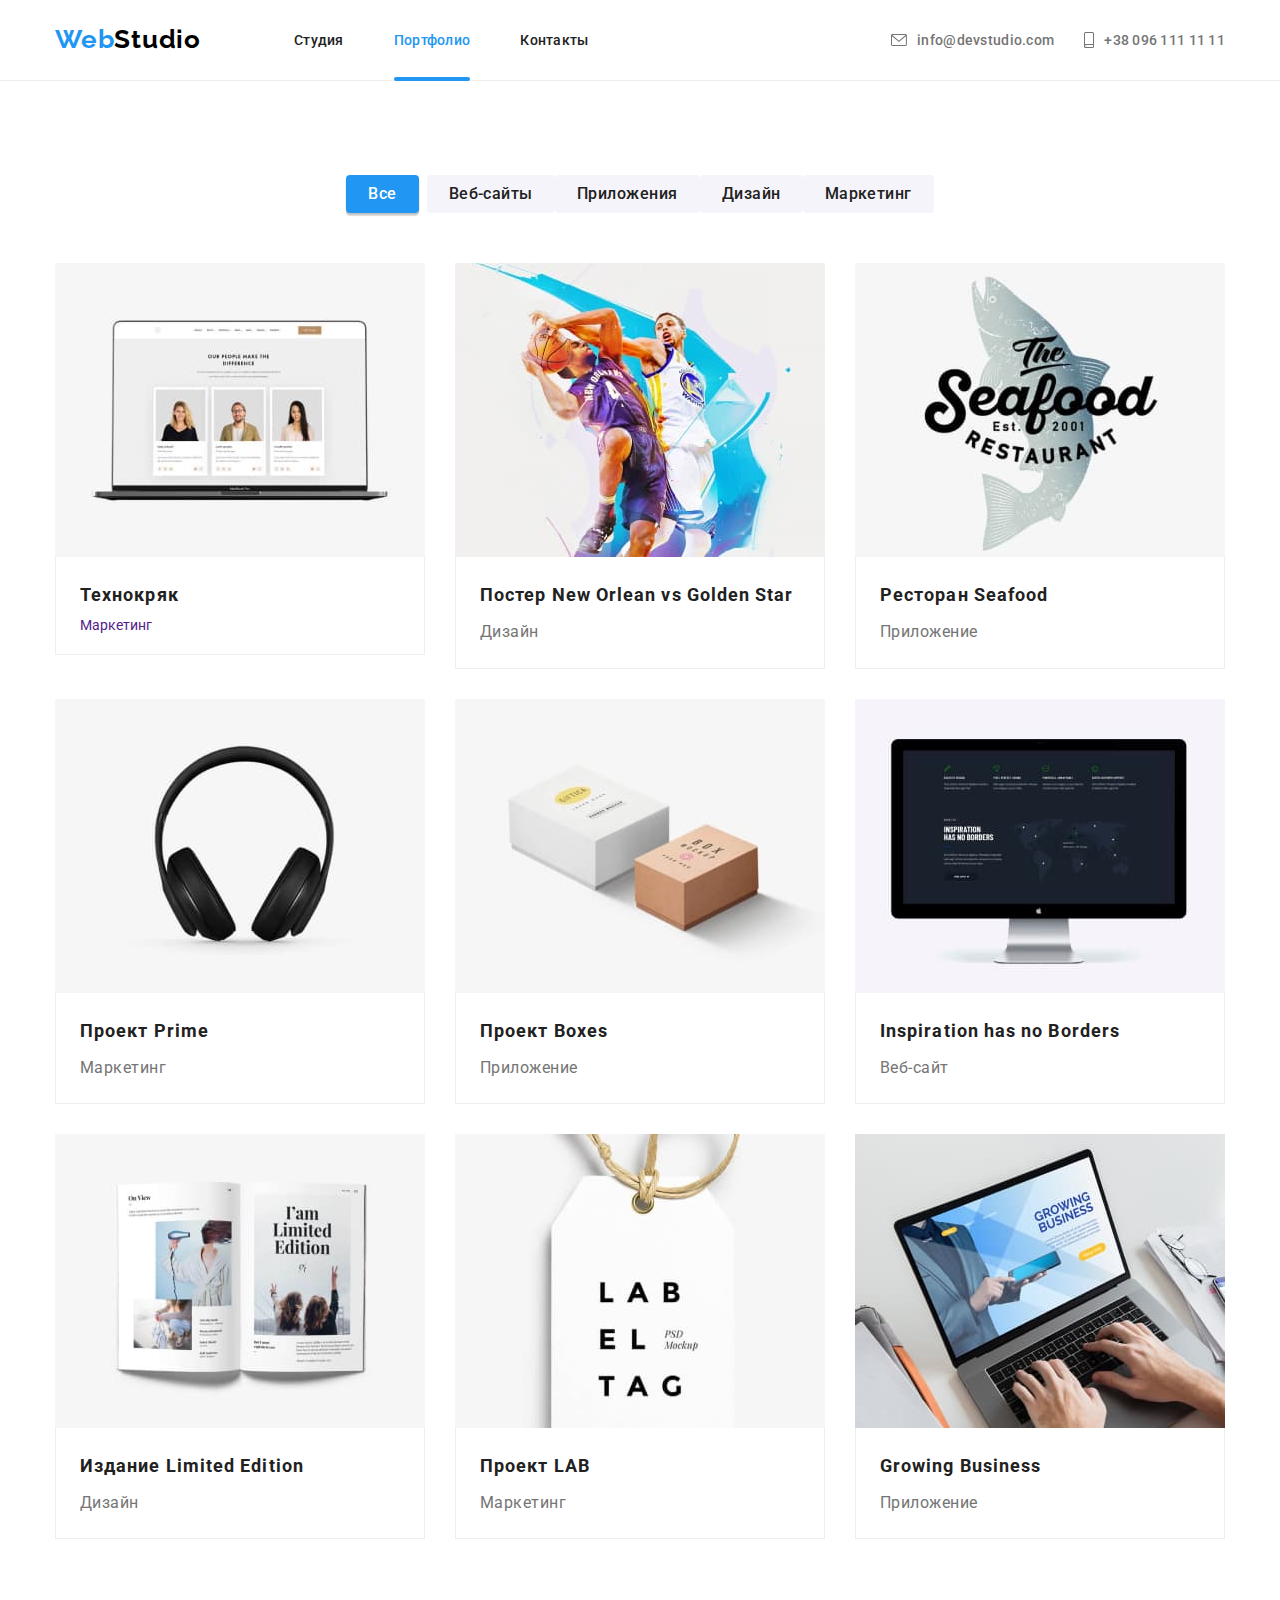
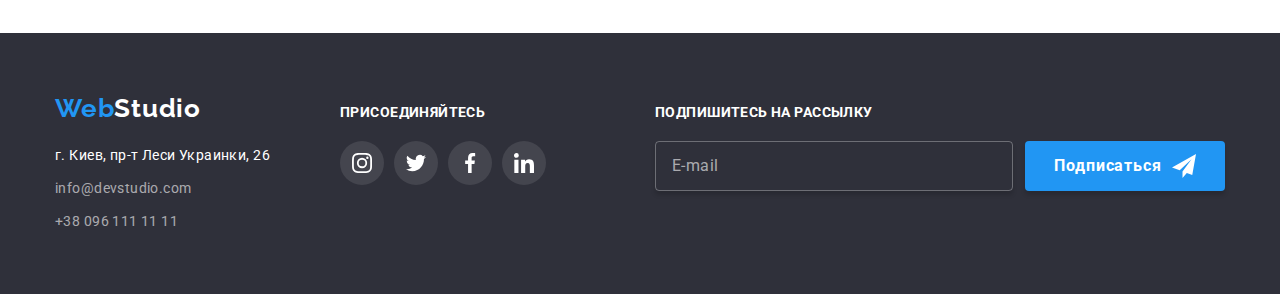
==== portfolio.html @ 930e4560 "BEM" ====
<!DOCTYPE html>
<html lang="en">
  <head>
    <meta charset="UTF-8" />
    <meta http-equiv="X-UA-Compatible" content="IE=edge" />
    <meta name="viewport" content="width=device-width, initial-scale=1.0" />
    <title>Portfolio</title>
    <link rel="preconnect" href="https://fonts.googleapis.com" />
    <link rel="preconnect" href="https://fonts.gstatic.com" crossorigin />
    <link
      href="https://fonts.googleapis.com/css2?family=Raleway:wght@700&family=Roboto:wght@400;500;700;900&display=swap"
      rel="stylesheet"
    />
    <link
      rel="stylesheet"
      href="https://cdnjs.cloudflare.com/ajax/libs/modern-normalize/1.1.0/modern-normalize.min.css"
    />
    <link rel="stylesheet" href="./css/styles.css" />
  </head>
  <body>
    <!-- Блок header -->
    <header class="header">
      <div class="container container--header">
        <!-- Основная навигация -->
        <nav class="navigation">
          <a class="logo link" href="./index.html"
            ><span class="logo__label"
              >Web<span class="logo__label logo__label--header"
                >Studio</span
              ></span
            ></a
          >
          <ul class="navigation__list list">
            <li class="navigation__item">
              <a class="navigation__link link" href="./index.html">Студия</a>
            </li>
            <li class="navigation__item">
              <a
                class="navigation__link navigation__link--current link"
                href="./portfolio.html"
                >Портфолио</a
              >
            </li>
            <li class="navigation__item">
              <a class="navigation__link link" href="">Контакты</a>
            </li>
          </ul>
        </nav>
        <!-- Контактная информация -->
        <ul class="contacts list">
          <li class="contacts__item">
            <a class="contacts__link link" href="mailto:info@devstudio.com"
              ><svg class="contacts__icon" width="16" height="12">
                <use href="./images/icons.svg#envelope"></use></svg
              ><span class="contacts__label">info@devstudio.com</span></a
            >
          </li>
          <li class="contacts__item">
            <a class="contacts__link link" href="tel:+380961111111"
              ><svg class="contacts__icon" width="10" height="16">
                <use href="./images/icons.svg#smartphone"></use></svg
              ><span class="contacts__label">+38 096 111 11 11</span></a
            >
          </li>
        </ul>
      </div>
    </header>
    <!-- Блок main -->
    <main class="portfolio">
      <!-- Примеры работ -->
      <section class="examples section">
        <div class="container">
          <h1 class="title visually-hidden">Примеры работ</h1>
          <!-- Фильтр -->
          <ul class="filtre list">
            <li class="filtre__item">
              <button
                class="portfolio-button portfolio-button--current"
                type="button"
              >
                Все
              </button>
            </li>
            <li class="filtre-item">
              <button class="portfolio-button" type="button">Веб-сайты</button>
            </li>
            <li class="filtre-item">
              <button class="portfolio-button" type="button">Приложения</button>
            </li>
            <li class="filtre-item">
              <button class="portfolio-button" type="button">Дизайн</button>
            </li>
            <li class="filtre-item">
              <button class="portfolio-button" type="button">Маркетинг</button>
            </li>
          </ul>
          <!-- Примеры -->
          <ul class="example-list list">
            <li class="example-card">
              <a href="" class="example-card__link link">
                <div class="example-card__thumb">
                  <img
                    class="example-card__image"
                    src="./images/tehnokryak.jpg"
                    alt="Открытый ноутбук с изображениями людей"
                    width="370"
                  />
                  <div class="example-card__actions">
                    <p class="example-card__actions-text">
                      Ресурс предлагает комплексные предложения с разным уровнем
                      функционала и сервисов. Все это позволит посетителю
                      получить исчерпывающие сведения о компании или частном
                      лице.
                    </p>
                  </div>
                </div>
                <div class="example-card__description">
                  <h2 class="example-card__title">Технокряк</h2>
                  <p class=example-card__text">Маркетинг</p>
                </div>
              </a>
            </li>
            <li class="example-card">
              <a href="" class="example-card__link link">
                <div class="example-card__thumb">
                  <img
                    class="example-card__image"
                    src="./images/basketball.jpg"
                    alt="Два баскетболиста в игре"
                    width="370"
                  />
                  <div class="example-card__actions">
                    <p class="example-card__actions-text">
                      Ресурс предлагает комплексные предложения с разным уровнем
                      функционала и сервисов. Все это позволит посетителю
                      получить исчерпывающие сведения о компании или частном
                      лице.
                    </p>
                  </div>
                </div>
                <div class="example-card__description">
                  <h2 class="example-card__title">
                    Постер <span lang="en">New Orlean vs Golden Star</span>
                  </h2>
                  <p class="example-card__text">Дизайн</p>
                </div>
              </a>
            </li>
            <li class="example-card">
              <a href="" class="example-card__link link">
                <div class="example-card__thumb">
                  <img
                    class="example-card__image"
                    src="./images/seafood.jpg"
                    alt="Логотип ресторана Seafood"
                    width="370"
                  />
                  <div class="example-card__actions">
                    <p class="example-card__actions-text">
                      Ресурс предлагает комплексные предложения с разным уровнем
                      функционала и сервисов. Все это позволит посетителю
                      получить исчерпывающие сведения о компании или частном
                      лице.
                    </p>
                  </div>
                </div>
                <div class="example-card__description">
                  <h2 class="example-card__title">
                    Ресторан <span lang="en">Seafood</span>
                  </h2>
                  <p class="example-card__text">Приложение</p>
                </div>
              </a>
            </li>
            <li class="example-card">
              <a href="" class="example-card__link link">
                <div class="example-card__thumb">
                  <img
                    class="example-card__image"
                    src="./images/prime.jpg"
                    alt="Черные наушники"
                    width="370"
                  />
                  <div class="example-card__actions">
                    <p class="example-card__actions-text">
                      Ресурс предлагает комплексные предложения с разным уровнем
                      функционала и сервисов. Все это позволит посетителю
                      получить исчерпывающие сведения о компании или частном
                      лице.
                    </p>
                  </div>
                </div>
                <div class="example-card__description">
                  <h2 class="example-card__title">
                    Проект <span lang="en"></span>Prime
                  </h2>
                  <p class="example-card__text">Маркетинг</p>
                </div>
              </a>
            </li>
            <li class="example-card">
              <a href="" class="example-card__link link">
                <div class="example-card__thumb">
                  <img
                    class="example-card__image"
                    src="./images/boxes.jpg"
                    alt="Две коробки - коричневая и белая"
                    width="370"
                  />
                  <div class="example-card__actions">
                    <p class="example-card__actions-text">
                      Ресурс предлагает комплексные предложения с разным уровнем
                      функционала и сервисов. Все это позволит посетителю
                      получить исчерпывающие сведения о компании или частном
                      лице.
                    </p>
                  </div>
                </div>
                <div class="example-card__description">
                  <h2 class="example-card__title">
                    Проект <span lang="en">Boxes</span>
                  </h2>
                  <p class="example-card__text">Приложение</p>
                </div>
              </a>
            </li>
            <li class="example-card">
              <a href="" class="example-card__link link">
                <div class="example-card__thumb">
                  <img
                    class="example-card__image"
                    src="./images/inspiration.jpg"
                    alt="Монитор с изображением страницы сайта"
                    width="370"
                  />
                  <div class="example-card__actions">
                    <p class="example-card__actions-text">
                      Ресурс предлагает комплексные предложения с разным уровнем
                      функционала и сервисов. Все это позволит посетителю
                      получить исчерпывающие сведения о компании или частном
                      лице.
                    </p>
                  </div>
                </div>
                <div class="example-card__description">
                  <h2 class="example-card__title" lang="en">
                    Inspiration has no Borders
                  </h2>
                  <p class="example-card__text">Веб-сайт</p>
                </div>
              </a>
            </li>
            <li class="example-card">
              <a href="" class="example-card__link link">
                <div class="example-card__thumb">
                  <img
                    class="example-card__image"
                    src="./images/edition.jpg"
                    alt="Открытый журнал"
                    width="370"
                  />
                  <div class="example-card__actions">
                    <p class="example-card__actions-text">
                      Ресурс предлагает комплексные предложения с разным уровнем
                      функционала и сервисов. Все это позволит посетителю
                      получить исчерпывающие сведения о компании или частном
                      лице.
                    </p>
                  </div>
                </div>
                <div class="example-card__description">
                  <h2 class="example-card__title">
                    Издание <span lang="en">Limited Edition</span>
                  </h2>
                  <p class="example-card__text">Дизайн</p>
                </div>
              </a>
            </li>
            <li class="example-card">
              <a href="" class="example-card__link link">
                <div class="example-card__thumb">
                  <img
                    class="example-card__image"
                    src="./images/lab.jpg"
                    alt="Бумажная этикетка с изображенными буквами"
                    width="370"
                  />
                  <div class="example-card__actions">
                    <p class="example-card__actions-text">
                      Ресурс предлагает комплексные предложения с разным уровнем
                      функционала и сервисов. Все это позволит посетителю
                      получить исчерпывающие сведения о компании или частном
                      лице.
                    </p>
                  </div>
                </div>
                <div class="example-card__description">
                  <h2 class="example-card__title">
                    Проект <span lang="en">LAB</span>
                  </h2>
                  <p class="example-card__text">Маркетинг</p>
                </div>
              </a>
            </li>
            <li class="example-card">
              <a href="" class="example-card__link link">
                <div class="example-card__thumb">
                  <img
                    class="example-card__image"
                    src="./images/growing.jpg"
                    alt=""
                    width="370"
                  />
                  <div class="example-card__actions">
                    <p class="example-card__actions-text">
                      Ресурс предлагает комплексные предложения с разным уровнем
                      функционала и сервисов. Все это позволит посетителю
                      получить исчерпывающие сведения о компании или частном
                      лице.
                    </p>
                  </div>
                </div>
                <div class="example-card__description">
                  <h2 class="example-card__title" lang="en">Growing Business</h2>
                  <p class="example-card__text">Приложение</p>
                </div>
              </a>
            </li>
          </ul>
        </div>
      </section>
    </main>
    <!-- Блок footer -->
    <footer class="footer">
      <div class="container container--footer">
        <div class="footer__main--block">
          <a class="logo link" href="./index.html"
            ><span class="logo__label"
              >Web<span class="logo__label logo__label--footer"
                >Studio</span
              ></span
            ></a
          >
          <address class="adress">
            <ul class="adress__list list">
              <li class="adress__item">
                <a
                  class="adress__link adress__link--map link"
                  href="https://goo.gl/maps/TPBuofEjxhkaZdSg8"
                  target="_blank"
                  rel="noopener noreferrer"
                  ><span class="adress__label adress__label__map"
                    >г. Киев, пр-т Леси Украинки, 26</span
                  ></a
                >
              </li>
              <li class="adress__item">
                <a class="adress__link link" href="mailto:info@devstudio.com"
                  ><span class="adress__label">info@devstudio.com</span></a
                >
              </li>
              <li class="adress__item">
                <a class="adress__link link" href="tel:+380961111111"
                  ><span class="adress__label">+38 096 111 11 11</span></a
                >
              </li>
            </ul>
          </address>
        </div>
        <div class="social-block">
          <h3 class="subtitle footer__subtitle">Присоединяйтесь</h3>
          <ul class="social-list list">
            <li class="social-list__item">
              <a
                class="social-list__link social-list__link--footer link"
                href=""
                ><svg class="social-list__icon" width="20" height="20">
                  <use href="./images/icons.svg#instagram"></use>
                </svg>
              </a>
            </li>
            <li class="social-list__item">
              <a
                class="social-list__link social-list__link--footer link"
                href=""
              >
                <svg class="social-list__icon" width="20" height="20">
                  <use href="./images/icons.svg#twitter"></use>
                </svg>
              </a>
            </li>
            <li class="social-list__item">
              <a
                class="social-list__link social-list__link--footer link"
                href=""
                ><svg class="social-list__icon" width="20" height="20">
                  <use href="./images/icons.svg#facebook"></use></svg
              ></a>
            </li>
            <li class="social-list__item">
              <a
                class="social-list__link social-list__link--footer link"
                href=""
                ><svg class="social-list__icon" width="20" height="20">
                  <use href="./images/icons.svg#linkedin"></use></svg
              ></a>
            </li>
          </ul>
        </div>
        <div class="subscribe-section">
          <h3 class="subtitle footer__subtitle">Подпишитесь на рассылку</h3>
          <form action="#" class="subscribe-form">
            <input
              type="email"
              class="subscribe-form__input"
              name="mail"
              placeholder="E-mail"
            />
            <button type="submit" class="button">
              <span class="button__label">Подписаться</span>
              <svg class="button__icon" width="24" height="24">
                <use href="./images/icons.svg#send"></use>
              </svg>
            </button>
          </form>
        </div>
      </div>
    </footer>
  </body>
</html>
---- css/styles.css ----
:root {
  --primary-text-color: #757575;
  --title-text-color: #212121;
  --accent-color: #2196f3;
  --contact-text-color: rgba(255, 255, 255, 0.6);
  --regular-white-color: #ffffff;
  --regular-black-color: #000000;
  --icon-color: #afb1b8;
  --footer-social-background-color: rgba(255, 255, 255, 0.1);
  --button-hover-color: #188ce8;
  --primary-background-color: #ffffff;
  --secondary-background-color: #f5f4fa;
  --hero-background-color: #c4c4c4;
  --footer-background-color: rgb(47, 48, 58);
  --hero-overlay-color: rgba(47, 48, 58, 0.4);
  --work-overlay-color: rgba(47, 48, 58, 0.8);
  --modal-overlay-color: rgba(0, 0, 0, 0.2);
  --portfolio-overlay-color: rgba(33, 150, 243, 0.9);
  --header-border-line-color: #ececec;
  --portfolio-border-line-color: #eeeeee;
  --item-gap: 30px;
  --button-shadow: 0px 4px 4px rgba(0, 0, 0, 0.15);
}
body {
  background-color: var(--primary-background-color);
  color: var(--primary-text-color);
  font-family: Roboto, sans-serif;
  font-size: 14px;

  /* letter-spacing: 0.03em; */
}
h1,
h2,
h3,
h4,
h5,
h6,
p,
ul {
  margin-top: 0;
  margin-bottom: 0;
}
.container {
  width: 1200px;
  padding-left: 15px;
  padding-right: 15px;
  margin: 0 auto;
}
.section {
  padding-top: 94px;
  padding-bottom: 94px;
}
.list {
  list-style: none;
  padding: 0;
}
.link {
  text-decoration: none;
}
.title {
  margin-bottom: 50px;
  color: var(--title-text-color);
  font-size: 36px;
  line-height: 1.17;
  letter-spacing: 0.03em;
  text-align: center;
}
.subtitle {
  color: var(--title-text-color);
  letter-spacing: 0.03em;
  font-size: inherit;
}
.text {
  line-height: 1.71;
  letter-spacing: 0.03em;
}
.visually-hidden {
  position: absolute;
  white-space: nowrap;
  width: 1px;
  height: 1px;
  overflow: hidden;
  border: 0;
  padding: 0;
  clip: rect(0 0 0 0);
  clip-path: inset(50%);
  margin: -1px;
}
.button {
  display: flex;
  justify-content: center;
  align-items: center;
  margin-left: auto;
  margin-right: auto;
  width: 200px;
  height: 50px;
  padding: 0;
  border: none;
  cursor: pointer;
  color: var(--regular-white-color);
  background-color: var(--accent-color);
  box-shadow: var(--button-shadow);
  font-family: inherit;
  font-weight: 700;
  font-size: 16px;
  line-height: 1.88;
  letter-spacing: 0.06em;
  border-radius: 4px;
  transition: background-color 250ms cubic-bezier(0.4, 0, 0.2, 1);
}
.button:hover,
.button:focus {
  background-color: var(--button-hover-color);
}

/* Лого */
.logo {
  display: block;
  font-family: Raleway, sans-serif;
  font-weight: 700;
  font-size: 26px;
  line-height: 1.2;
  letter-spacing: 0.03em;
}
.logo__label {
  color: var(--accent-color);
}
.logo__label--header {
  color: var(--regular-black-color);
}
.logo__label--footer {
  color: var(--regular-white-color);
}
/* Header */
.header {
  border-bottom: 1px solid var(--header-border-line-color);
}
.container--header {
  display: flex;
  align-items: center;
}
.header .logo {
  margin-right: 93px;
  padding-top: 24px;
  padding-bottom: 24px;
}
.navigation {
  display: flex;
}
.navigation__list,
.contacts {
  font-weight: 500;
  line-height: 1.17;
  letter-spacing: 0.02em;
}
/* Основная навигация */
.navigation__list {
  display: flex;
}
.navigation__item:not(:last-child) {
  margin-right: 50px;
}
.navigation__link {
  display: block;
  padding-top: 32px;
  padding-bottom: 32px;
  color: var(--title-text-color);
}
.navigation__link,
.contacts__link,
.adress__link {
  transition: color 250ms cubic-bezier(0.4, 0, 0.2, 1);
}
.navigation__link:hover,
.navigation__link:focus,
.contacts__link:hover,
.contacts__link:focus,
.adress__link:hover,
.adress__link:focus {
  color: var(--accent-color);
}
.navigation__link--current {
  position: relative;
  color: var(--accent-color);
}
.navigation__link--current::after {
  display: inline-block;
  content: "";
  position: absolute;
  left: 0;
  bottom: -1px;
  width: 100%;
  height: 4px;
  border-radius: 2px;
  background-color: var(--accent-color);
}
/* Контактная информация */
.contacts {
  display: flex;
  margin-left: auto;
}
.contacts__item:not(:last-child) {
  margin-right: 30px;
}
.contacts__link {
  display: flex;
  align-items: center;
  padding-top: 32px;
  padding-bottom: 32px;
  color: var(--primary-text-color);
}
.contacts__icon {
  margin-right: 10px;
  fill: currentColor;
}
/* Основной баннер */
.hero {
  max-width: 1600px;
  height: 600px;
  margin-right: auto;
  margin-left: auto;
  padding-top: 200px;
  padding-bottom: 200px;
  background-image: linear-gradient(
      to right,
      var(--hero-overlay-color),
      var(--hero-overlay-color)
    ),
    url(../images/hero.jpg);
  background-color: var(--hero-background-color);
  background-repeat: no-repeat;
  background-position: center;
  background-size: cover;
  color: var(--regular-white-color);
  text-align: center;
}
.hero-title {
  margin-bottom: var(--item-gap);
  font-weight: 900;
  font-size: 44px;
  line-height: 1.36;
  letter-spacing: 0.06em;
  text-transform: uppercase;
}
/* Наши преимущества */
.features {
  padding-top: 94px;
}
.features__list {
  display: flex;
  margin-left: calc((-1) * var(--item-gap));
}
.features__item {
  flex-basis: calc(100% / 4 - var(--item-gap));
  margin-left: var(--item-gap);
}
.features__image {
  display: flex;
  align-items: center;
  justify-content: center;
  height: 120px;
  background-color: var(--secondary-background-color);
  border-radius: 4px;
  margin-bottom: 30px;
}
.features__subtitle {
  margin-bottom: 10px;
  line-height: 1.14;
  text-transform: uppercase;
}
/* Чем мы занимаемся */
.work__list {
  display: flex;
  margin-left: calc((-1) * var(--item-gap));
}
.work__item {
  flex-basis: calc(100% / 3 - var(--item-gap));
  margin-left: var(--item-gap);
}
.work__image {
  display: block;
  max-width: 100%;
}
.work__thumb {
  position: relative;
}
.work__overlay {
  position: absolute;
  width: 100%;
  height: 70px;
  bottom: 0;
  display: flex;
  justify-content: center;
  align-items: center;
  background-color: var(--work-overlay-color);
}
.work__subtitle {
  color: var(--regular-white-color);
  line-height: 1.14;
  letter-spacing: 0.03em;
  text-transform: uppercase;
}
/* Наша команда */
.team {
  text-align: center;
  background-color: var(--secondary-background-color);
}
.team__list {
  display: flex;
  margin-left: calc((-1) * var(--item-gap));
}
.team-item {
  flex-basis: calc(100% / 4 - var(--item-gap));
  margin-left: var(--item-gap);
  box-shadow: 0px 1px 3px rgba(0, 0, 0, 0.12), 0px 1px 1px rgba(0, 0, 0, 0.14),
    0px 2px 1px rgba(0, 0, 0, 0.2);
  border-radius: 0px 0px 4px 4px;
}
.team-item__image {
  display: block;
  max-width: 100%;
}
.team-item__description {
  max-width: 100%;
  padding-top: var(--item-gap);
  padding-bottom: var(--item-gap);
  background-color: var(--regular-white-color);
  font-size: 16px;
  line-height: 1.19;
}
.team__subtitle {
  margin-bottom: 10px;
  font-weight: 500;
}
.team__text {
  margin-bottom: 16px;
  letter-spacing: 0.03em;
}
.social-list {
  display: flex;
  justify-content: center;
}
.social-list__item:not(:last-child) {
  margin-right: 10px;
}
.social-list__link {
  height: 44px;
  width: 44px;
  display: flex;
  align-items: center;
  justify-content: center;
  border-radius: 50%;
  color: var(--icon-color);
  background-color: var(--regular-white-color);
  transition: color 250ms cubic-bezier(0.4, 0, 0.2, 1),
    background-color 250ms cubic-bezier(0.4, 0, 0.2, 1);
}
.social-list__link:hover,
.social-list__link:focus {
  color: var(--regular-white-color);
  background-color: var(--accent-color);
}
.social-list__icon {
  fill: currentColor;
}
/* Постоянные клиенты */
.clients {
  padding-top: 94px;
  padding-bottom: 94px;
}
.clients__list {
  display: flex;
  margin-left: calc((-1) * var(--item-gap));
}
.clients-item {
  flex-basis: calc(100% / 6 - var(--item-gap));
  margin-left: var(--item-gap);
}
.clients-item__link {
  height: 92px;
  display: flex;
  align-items: center;
  justify-content: center;
  color: var(--icon-color);
  background-color: var(--regular-white-color);
  border: 1px solid var(--icon-color);
  border-radius: 4px;
  transition: color 250ms cubic-bezier(0.4, 0, 0.2, 1),
    border-color 250ms cubic-bezier(0.4, 0, 0.2, 1);
}
.clients-item__link:hover,
.clients-item__link:focus {
  color: var(--accent-color);
  border-color: var(--accent-color);
}
.clients-item__icon {
  display: inline-block;
  fill: currentColor;
}

/* Footer */
.footer {
  padding-top: 60px;
  padding-bottom: 60px;
  background-color: var(--footer-background-color);
}
.container--footer {
  display: flex;
  align-items: baseline;
}
.adress {
  margin-top: 20px;
}
.adress__list {
  font-style: normal;
  font-weight: 400;
  line-height: 1.71;
  letter-spacing: 0.03em;
}
.adress__link {
  color: var(--contact-text-color);
}
.adress__link--map {
  color: var(--regular-white-color);
}

.adress__item:not(:last-child) {
  margin-bottom: 9px;
}
.footer__subtitle {
  margin-bottom: 20px;
  color: var(--regular-white-color);
  line-height: 1.14;
  text-transform: uppercase;
}
.social-block {
  margin-left: 70px;
}
.social-list__link--footer {
  color: var(--regular-white-color);
  background-color: var(--footer-social-background-color);
}
.social-list__link--footer:hover,
.social-list__link--footer:focus {
  background-color: var(--accent-color);
}
.subscribe-section {
  margin-left: auto;
}
.subscribe-form {
  display: flex;
}
.subscribe-form__input {
  width: 358px;
  height: 50px;
  margin-right: 12px;
  padding-left: 16px;
  background-color: inherit;
  border: 1px solid rgba(255, 255, 255, 0.3);
  box-shadow: var(--button-shadow);
  border-radius: 4px;
}
.subscribe-form__input::placeholder {
  font-size: 16px;
  line-height: 1.25;
  letter-spacing: 0.03em;
  color: var(--contact-text-color);
}
.button__icon {
  margin-left: 10px;
  fill: var(--regular-white-color);
}
/* Портфолио */
/* Примеры работ */
/* Портфолио button */
.filtre {
  display: flex;
  justify-content: center;
  margin-bottom: 50px;
}
.filtre__item:not(:last-child) {
  margin-right: 8px;
}
.portfolio-button {
  display: block;
  padding: 6px 22px;
  color: var(--title-text-color);
  background-color: var(--secondary-background-color);
  font-weight: 500;
  font-size: 16px;
  letter-spacing: 0.03em;
  line-height: 1.63;
  border: none;
  cursor: pointer;
  border-radius: 4px;
  transition: color 250ms cubic-bezier(0.4, 0, 0.2, 1),
    background-color 250ms cubic-bezier(0.4, 0, 0.2, 1),
    box-shadow 250ms cubic-bezier(0.4, 0, 0.2, 1);
}
.portfolio-button--current,
.portfolio-button:hover,
.portfolio-button:focus {
  color: var(--regular-white-color);
  background-color: var(--accent-color);
  box-shadow: 0px 3px 1px rgba(0, 0, 0, 0.1), 0px 1px 2px rgba(0, 0, 0, 0.08),
    0px 2px 2px rgba(0, 0, 0, 0.12);
}
/* Примеры */
.example-list {
  display: flex;
  flex-wrap: wrap;
  margin-left: calc((-1) * var(--item-gap));
  margin-top: calc((-1) * var(--item-gap));
}
.example-card {
  flex-basis: calc(100% / 3 - var(--item-gap));
  margin-left: var(--item-gap);
  margin-top: var(--item-gap);
}
.example-card__link {
  display: block;
  transition: box-shadow 250ms cubic-bezier(0.4, 0, 0.2, 1);
}
.example-card__thumb {
  position: relative;
  overflow: hidden;
}
.example-card__actions {
  position: absolute;
  width: 100%;
  height: 100%;
  bottom: 0;
  background-color: var(--portfolio-overlay-color);
  transform: translateY(101%);
  transition: transform 250ms cubic-bezier(0.4, 0, 0.2, 1);
}
.example-card__actions-text {
  width: 322px;
  height: 168px;
  position: absolute;
  top: 50%;
  left: 50%;
  transform: translate(-50%, -50%);
  color: var(--regular-white-color);
  font-size: 18px;
  line-height: 1.56;
  letter-spacing: 0.03em;
}
.example-card__link:hover .example-card__actions,
.example-card__link:focus .example-card__actions {
  transform: translateY(0);
}
.example-card__link:hover,
.example-card__link:focus {
  box-shadow: 0px 1px 1px rgba(0, 0, 0, 0.12), 0px 4px 4px rgba(0, 0, 0, 0.06),
    1px 4px 6px rgba(0, 0, 0, 0.16);
}
.example-card__image {
  display: block;
  max-width: 100%;
}
.example-card__description {
  padding: 20px 24px;
  border: 1px solid var(--portfolio-border-line-color);
  border-top: 0;
}
.example-card__title {
  margin-bottom: 4px;
  color: var(--title-text-color);
  font-size: 18px;
  line-height: 2;
  letter-spacing: 0.06em;
}
.example-card__text {
  color: var(--primary-text-color);
  font-size: 16px;
  line-height: 1.89;
  letter-spacing: 0.03em;
}
/* Backdrop */
.backdrop {
  position: fixed;
  top: 0;
  left: 0;
  width: 100%;
  height: 100%;
  background-color: var(--modal-overlay-color);
  opacity: 1;
  visibility: visible;
  transition: opacity 250ms cubic-bezier(0.4, 0, 0.2, 1),
    visibility 250ms cubic-bezier(0.4, 0, 0.2, 1);
}
.backdrop--hidden {
  visibility: hidden;
  opacity: 0;
  pointer-events: none;
}
/* Модальное окно */
.modal {
  position: absolute;
  top: 50%;
  left: 50%;
  width: 528px;
  height: 581px;
  background-color: var(--regular-white-color);
  box-shadow: 0px 1px 3px rgba(0, 0, 0, 0.12), 0px 1px 1px rgba(0, 0, 0, 0.14),
    0px 2px 1px rgba(0, 0, 0, 0.2);
  border-radius: 4px;
  transform: translate(-50%, -50%) scale(1);
  transition: transform 250ms cubic-bezier(0.4, 0, 0.2, 1);
}
.backdrop--hidden .modal {
  transform: translate(-50%, -50%) scale(0);
}
.button-close {
  position: absolute;
  top: 8px;
  right: 8px;
  padding: 0;
  cursor: pointer;
  height: 30px;
  width: 30px;
  display: flex;
  align-items: center;
  justify-content: center;
  border-radius: 50%;
  background-color: var(--regular-white-color);
  color: var(--regular-black-color);
  border: 1px solid rgba(0, 0, 0, 0.1);
  transition: color 250ms cubic-bezier(0.4, 0, 0.2, 1);
}
.button-close__icon {
  fill: currentColor;
}
.button-close:hover,
.button-close:focus {
  color: var(--accent-color);
}
/* Форма в модальном окне */
.modal-form {
  padding: 40px;
}
.modal-form__title {
  display: block;
  color: var(--title-text-color);
  font-size: 20px;
  line-height: 1.15;
  text-align: center;
  letter-spacing: 0.03em;
  margin-bottom: 12px;
}
.form-field {
  position: relative;
  display: flex;
  flex-direction: column;
  font-size: 12px;
  line-height: 1.17;
  letter-spacing: 0.01em;
  color: var(--title-text-color);
  transition: color 250ms cubic-bezier(0.4, 0, 0.2, 1);
}
.form-field + .form-field {
  margin-top: 10px;
}
.form-field__label {
  color: var(--primary-text-color);
}
.form-field__input {
  display: block;
  height: 40px;
  padding-left: 42px;
  margin-top: 4px;
  line-height: inherit;
  border: 1px solid rgba(33, 33, 33, 0.2);
  border-radius: 4px;
  transition: border-color 250ms cubic-bezier(0.4, 0, 0.2, 1);
}
.form-field__input--textarea {
  height: 120px;
  resize: none;
  padding: 12px 16px;
}
.form-field__input--textarea::placeholder {
  font-size: 12px;
  letter-spacing: 0.01em;
  line-height: 1.17;
  color: rgba(117, 117, 117, 0.5);
}
.form-field:focus-within .form-field__input {
  border-color: var(--accent-color);
}
.form-field:focus-within {
  color: var(--accent-color);
}
.form-field:focus-within .form-field__input--textarea::placeholder {
  font-size: 14px;
  line-height: 1.14;
}
.form-field__icon {
  position: absolute;
  top: 38px;
  left: 12px;
  transform: translateY(-50%);
  fill: currentColor;
}
/* Checkbox */
.form-agreement {
  display: flex;
  height: 24px;
  margin-top: 20px;
  margin-bottom: 30px;
  align-items: center;
  justify-content: center;
  line-height: 1.71;
  letter-spacing: 0.03em;
}
.form-agreement__icon {
  margin-right: 8px;
  fill: var(--regular-white-color);
  border: 2px solid var(--title-text-color);
  border-radius: 2px;
  transition: border-color 250ms cubic-bezier(0.4, 0, 0.2, 1);
}
.form-agreement__input:focus + .form-agreement__icon {
  border-color: var(--accent-color);
}
.form-agreement__input:checked + .form-agreement__icon {
  background-color: var(--accent-color);
  border: 0;
}
.form-agreement__link {
  color: var(--accent-color);
}
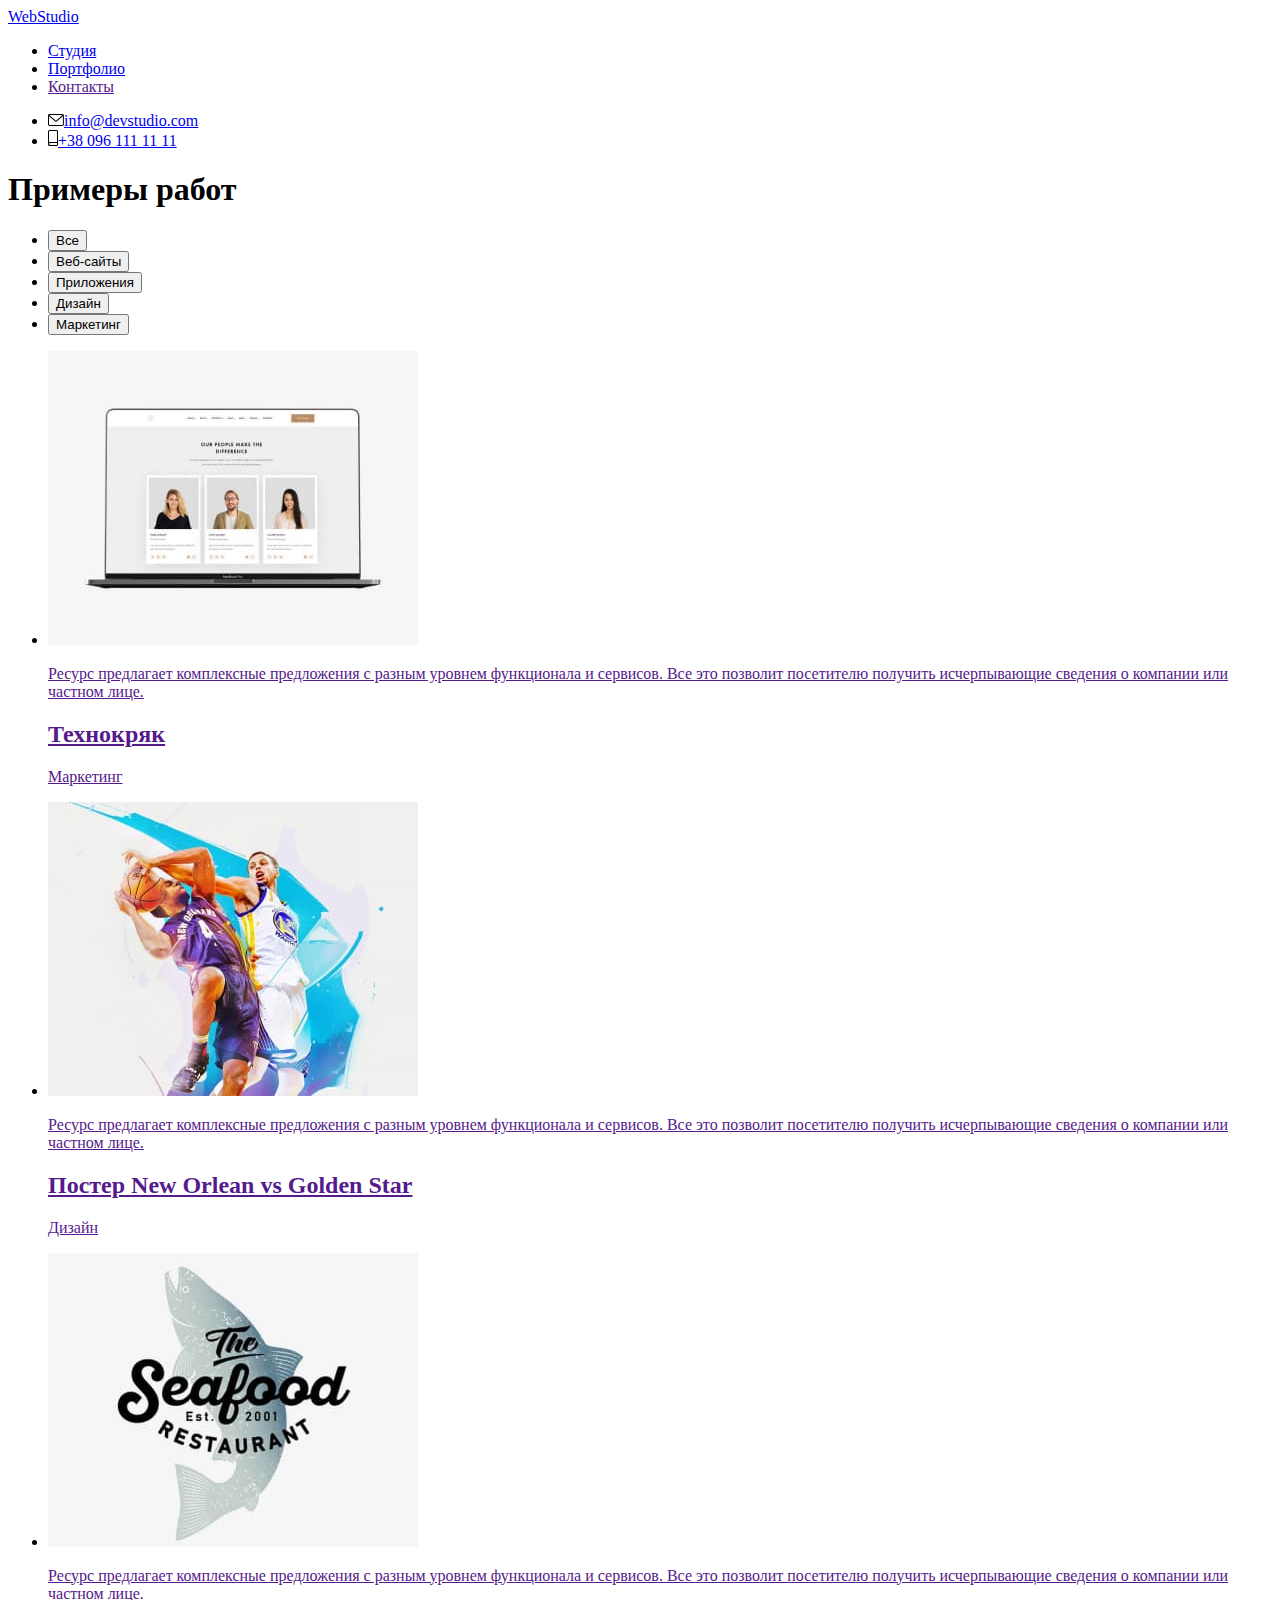
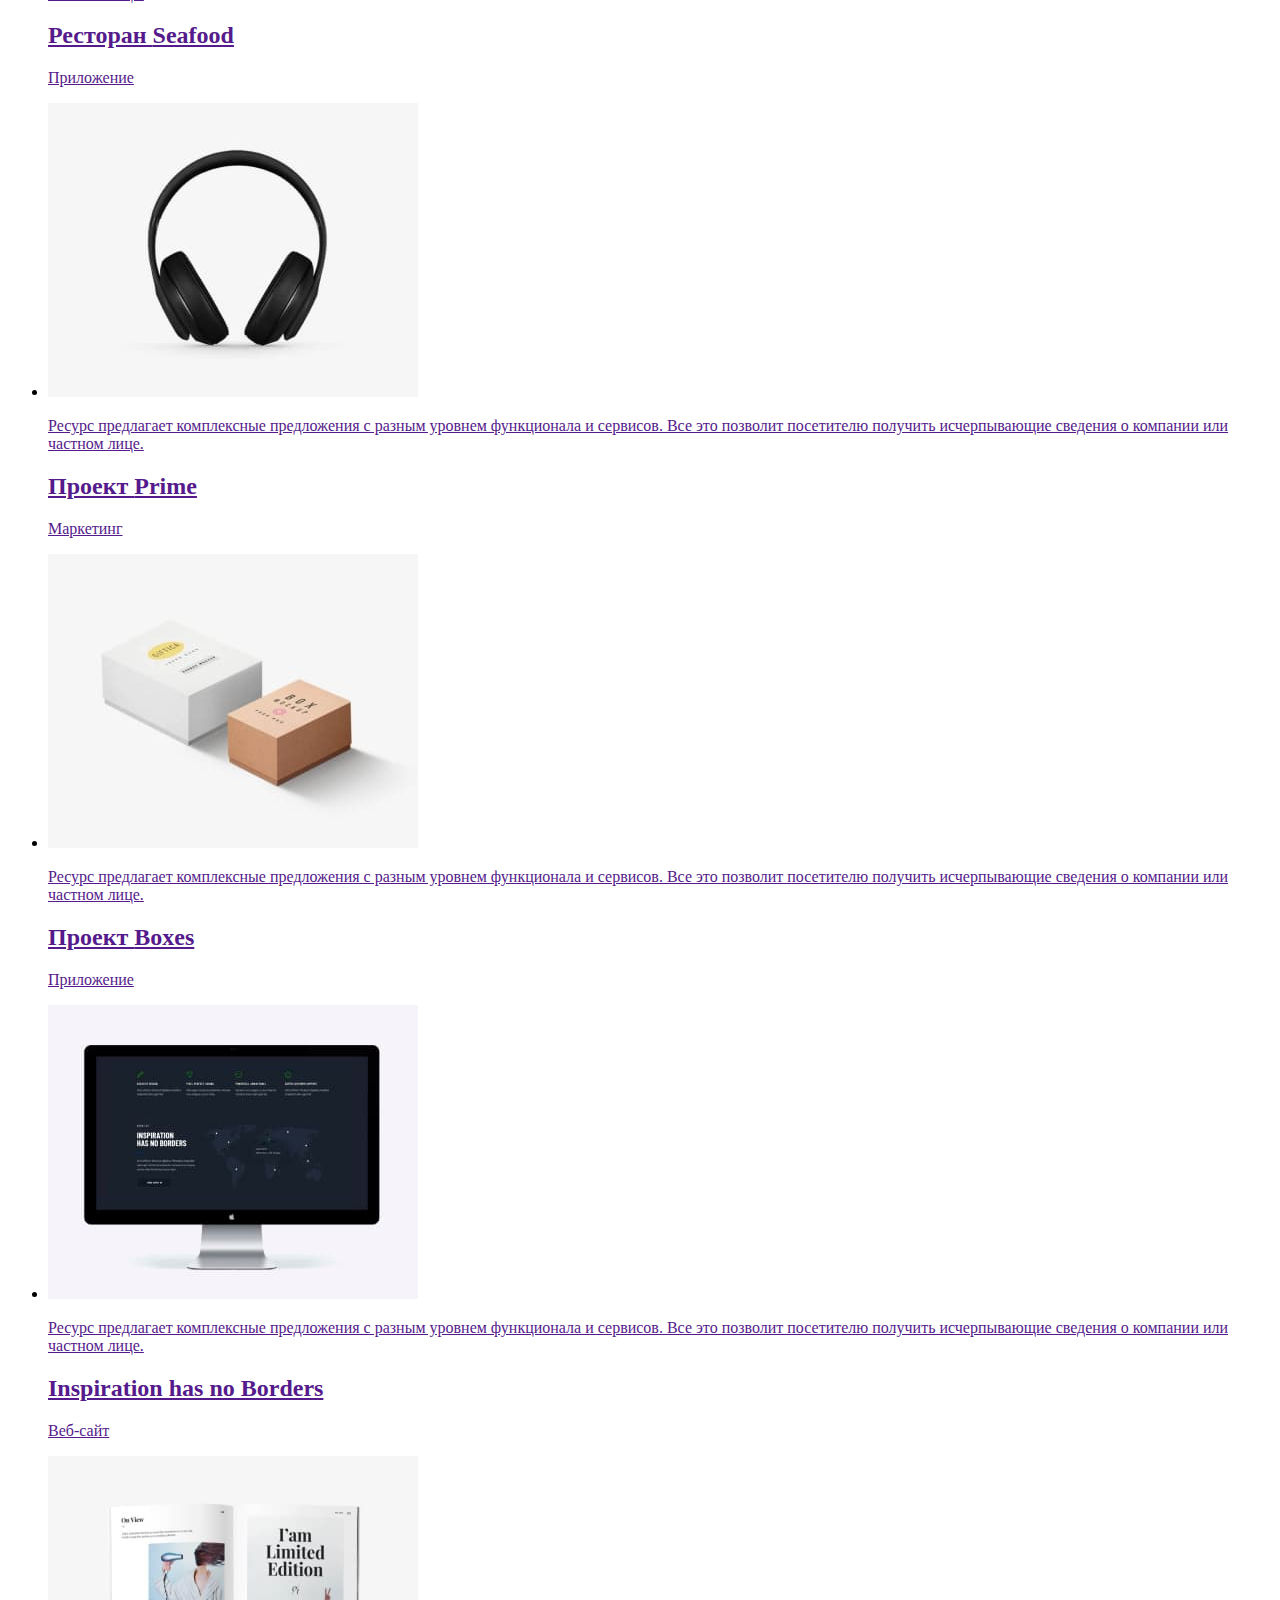
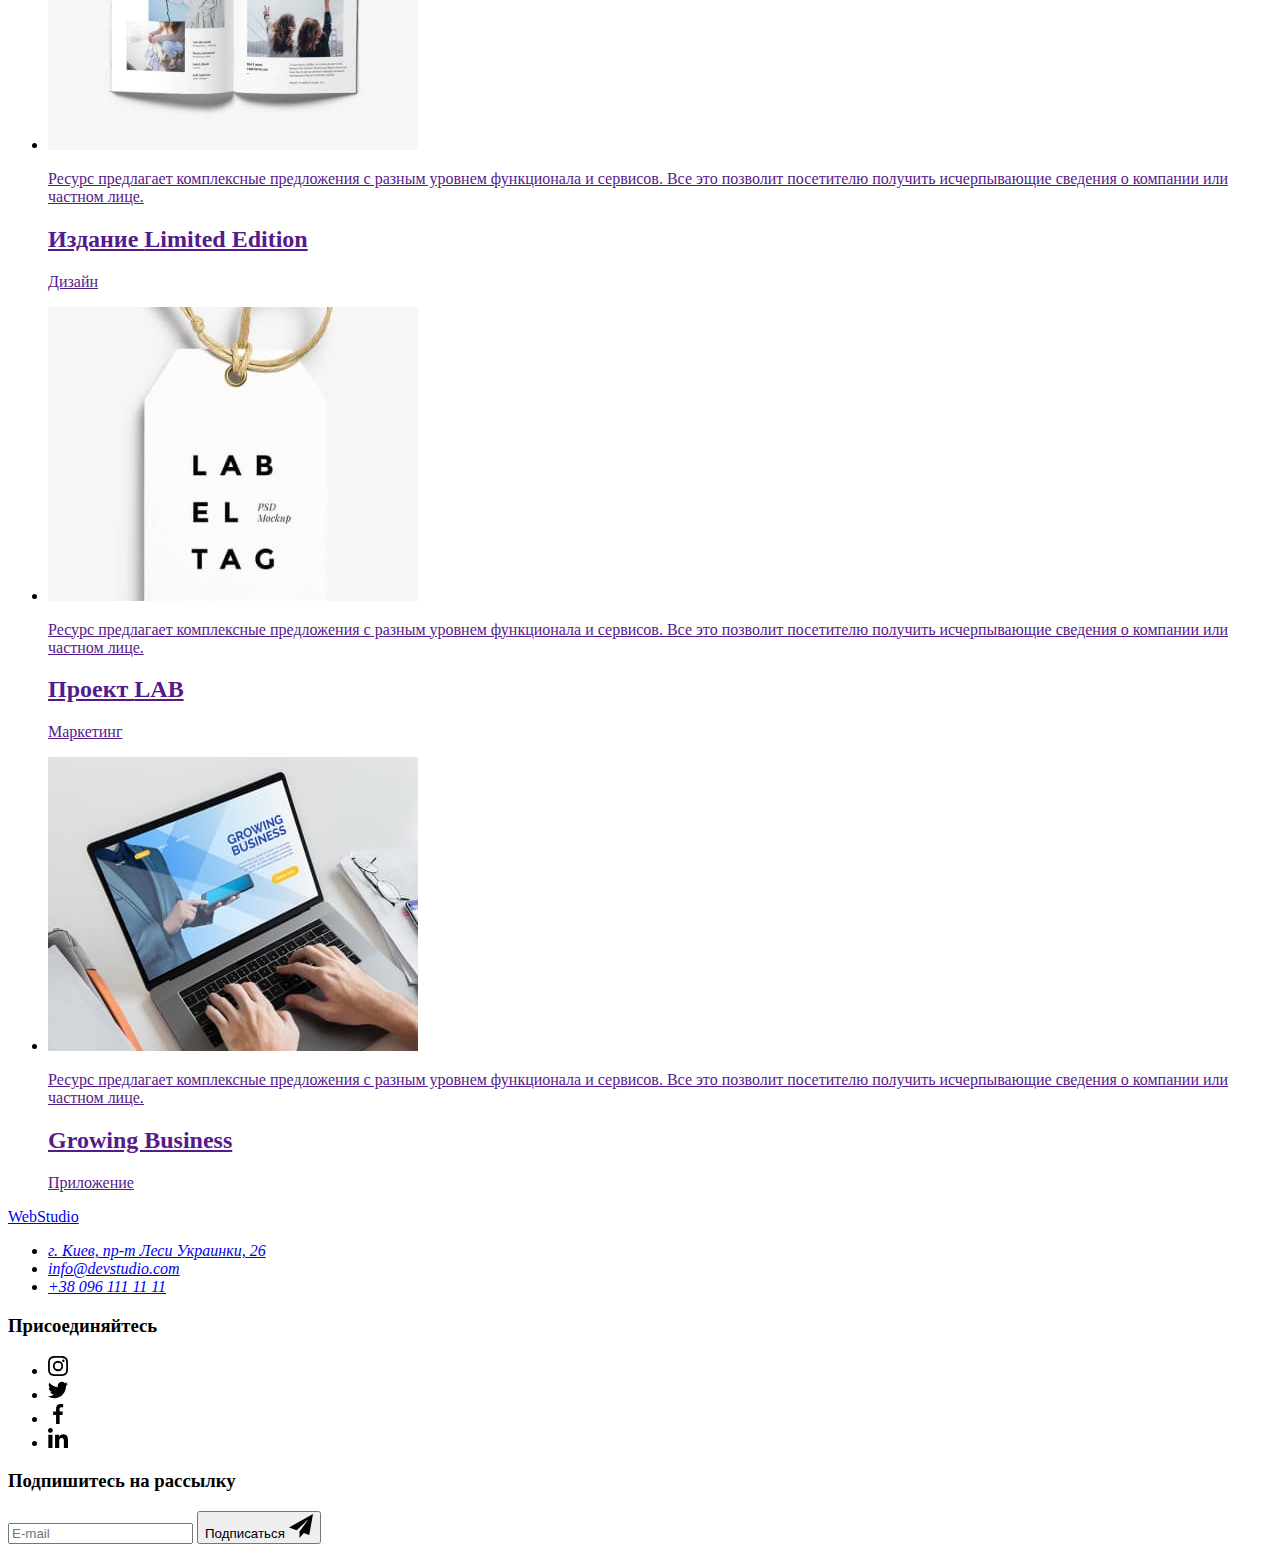
==== commit b7c42f90: "BEM+SASS" ====
--- a/portfolio.html
+++ b/portfolio.html
@@ -11,11 +11,7 @@
       href="https://fonts.googleapis.com/css2?family=Raleway:wght@700&family=Roboto:wght@400;500;700;900&display=swap"
       rel="stylesheet"
     />
-    <link
-      rel="stylesheet"
-      href="https://cdnjs.cloudflare.com/ajax/libs/modern-normalize/1.1.0/modern-normalize.min.css"
-    />
-    <link rel="stylesheet" href="./css/styles.css" />
+    <link rel="stylesheet" href="./dist/css/main.min.css" />
   </head>
   <body>
     <!-- Блок header -->
@@ -23,40 +19,36 @@
       <div class="container container--header">
         <!-- Основная навигация -->
         <nav class="navigation">
-          <a class="logo link" href="./index.html"
-            ><span class="logo__label"
-              >Web<span class="logo__label logo__label--header"
-                >Studio</span
-              ></span
-            ></a
+          <a class="logo header__logo" href="./index.html"
+            >Web<span class="logo__type logo__type--header">Studio</span></a
           >
-          <ul class="navigation__list list">
+          <ul class="navigation__list">
             <li class="navigation__item">
-              <a class="navigation__link link" href="./index.html">Студия</a>
+              <a class="navigation__link" href="./index.html">Студия</a>
             </li>
             <li class="navigation__item">
               <a
-                class="navigation__link navigation__link--current link"
+                class="navigation__link navigation__link--current"
                 href="./portfolio.html"
                 >Портфолио</a
               >
             </li>
             <li class="navigation__item">
-              <a class="navigation__link link" href="">Контакты</a>
+              <a class="navigation__link" href="">Контакты</a>
             </li>
           </ul>
         </nav>
         <!-- Контактная информация -->
-        <ul class="contacts list">
+        <ul class="contacts">
           <li class="contacts__item">
-            <a class="contacts__link link" href="mailto:info@devstudio.com"
+            <a class="contacts__link" href="mailto:info@devstudio.com"
               ><svg class="contacts__icon" width="16" height="12">
                 <use href="./images/icons.svg#envelope"></use></svg
               ><span class="contacts__label">info@devstudio.com</span></a
             >
           </li>
           <li class="contacts__item">
-            <a class="contacts__link link" href="tel:+380961111111"
+            <a class="contacts__link" href="tel:+380961111111"
               ><svg class="contacts__icon" width="10" height="16">
                 <use href="./images/icons.svg#smartphone"></use></svg
               ><span class="contacts__label">+38 096 111 11 11</span></a
@@ -68,11 +60,11 @@
     <!-- Блок main -->
     <main class="portfolio">
       <!-- Примеры работ -->
-      <section class="examples section">
+      <section class="examples">
         <div class="container">
           <h1 class="title visually-hidden">Примеры работ</h1>
           <!-- Фильтр -->
-          <ul class="filtre list">
+          <ul class="filtre">
             <li class="filtre__item">
               <button
                 class="portfolio-button portfolio-button--current"
@@ -81,23 +73,23 @@
                 Все
               </button>
             </li>
-            <li class="filtre-item">
+            <li class="filtre__item">
               <button class="portfolio-button" type="button">Веб-сайты</button>
             </li>
-            <li class="filtre-item">
+            <li class="filtre__item">
               <button class="portfolio-button" type="button">Приложения</button>
             </li>
-            <li class="filtre-item">
+            <li class="filtre__item">
               <button class="portfolio-button" type="button">Дизайн</button>
             </li>
-            <li class="filtre-item">
+            <li class="filtre__item">
               <button class="portfolio-button" type="button">Маркетинг</button>
             </li>
           </ul>
           <!-- Примеры -->
-          <ul class="example-list list">
-            <li class="example-card">
-              <a href="" class="example-card__link link">
+          <ul class="example-list">
+            <li class="example-card">
+              <a href="" class="example-card__link">
                 <div class="example-card__thumb">
                   <img
                     class="example-card__image"
@@ -116,12 +108,12 @@
                 </div>
                 <div class="example-card__description">
                   <h2 class="example-card__title">Технокряк</h2>
-                  <p class=example-card__text">Маркетинг</p>
-                </div>
-              </a>
-            </li>
-            <li class="example-card">
-              <a href="" class="example-card__link link">
+                  <p class="example-card__text">Маркетинг</p>
+                </div>
+              </a>
+            </li>
+            <li class="example-card">
+              <a href="" class="example-card__link">
                 <div class="example-card__thumb">
                   <img
                     class="example-card__image"
@@ -147,7 +139,7 @@
               </a>
             </li>
             <li class="example-card">
-              <a href="" class="example-card__link link">
+              <a href="" class="example-card__link">
                 <div class="example-card__thumb">
                   <img
                     class="example-card__image"
@@ -173,7 +165,7 @@
               </a>
             </li>
             <li class="example-card">
-              <a href="" class="example-card__link link">
+              <a href="" class="example-card__link">
                 <div class="example-card__thumb">
                   <img
                     class="example-card__image"
@@ -199,7 +191,7 @@
               </a>
             </li>
             <li class="example-card">
-              <a href="" class="example-card__link link">
+              <a href="" class="example-card__link">
                 <div class="example-card__thumb">
                   <img
                     class="example-card__image"
@@ -225,7 +217,7 @@
               </a>
             </li>
             <li class="example-card">
-              <a href="" class="example-card__link link">
+              <a href="" class="example-card__link">
                 <div class="example-card__thumb">
                   <img
                     class="example-card__image"
@@ -251,7 +243,7 @@
               </a>
             </li>
             <li class="example-card">
-              <a href="" class="example-card__link link">
+              <a href="" class="example-card__link">
                 <div class="example-card__thumb">
                   <img
                     class="example-card__image"
@@ -277,7 +269,7 @@
               </a>
             </li>
             <li class="example-card">
-              <a href="" class="example-card__link link">
+              <a href="" class="example-card__link">
                 <div class="example-card__thumb">
                   <img
                     class="example-card__image"
@@ -303,7 +295,7 @@
               </a>
             </li>
             <li class="example-card">
-              <a href="" class="example-card__link link">
+              <a href="" class="example-card__link">
                 <div class="example-card__thumb">
                   <img
                     class="example-card__image"
@@ -321,7 +313,9 @@
                   </div>
                 </div>
                 <div class="example-card__description">
-                  <h2 class="example-card__title" lang="en">Growing Business</h2>
+                  <h2 class="example-card__title" lang="en">
+                    Growing Business
+                  </h2>
                   <p class="example-card__text">Приложение</p>
                 </div>
               </a>
@@ -333,19 +327,15 @@
     <!-- Блок footer -->
     <footer class="footer">
       <div class="container container--footer">
-        <div class="footer__main--block">
-          <a class="logo link" href="./index.html"
-            ><span class="logo__label"
-              >Web<span class="logo__label logo__label--footer"
-                >Studio</span
-              ></span
-            ></a
+        <div class="footer__main-block">
+          <a class="logo" href="./index.html"
+            >Web<span class="logo__type logo__type--footer">Studio</span></a
           >
           <address class="adress">
-            <ul class="adress__list list">
+            <ul class="adress__list">
               <li class="adress__item">
                 <a
-                  class="adress__link adress__link--map link"
+                  class="adress__link adress__link--map"
                   href="https://goo.gl/maps/TPBuofEjxhkaZdSg8"
                   target="_blank"
                   rel="noopener noreferrer"
@@ -355,12 +345,12 @@
                 >
               </li>
               <li class="adress__item">
-                <a class="adress__link link" href="mailto:info@devstudio.com"
+                <a class="adress__link" href="mailto:info@devstudio.com"
                   ><span class="adress__label">info@devstudio.com</span></a
                 >
               </li>
               <li class="adress__item">
-                <a class="adress__link link" href="tel:+380961111111"
+                <a class="adress__link" href="tel:+380961111111"
                   ><span class="adress__label">+38 096 111 11 11</span></a
                 >
               </li>
@@ -368,39 +358,30 @@
           </address>
         </div>
         <div class="social-block">
-          <h3 class="subtitle footer__subtitle">Присоединяйтесь</h3>
-          <ul class="social-list list">
+          <h3 class="social-block__subtitle">Присоединяйтесь</h3>
+          <ul class="social-list">
             <li class="social-list__item">
-              <a
-                class="social-list__link social-list__link--footer link"
-                href=""
+              <a class="social-list__link social-list__link--footer" href=""
                 ><svg class="social-list__icon" width="20" height="20">
                   <use href="./images/icons.svg#instagram"></use>
                 </svg>
               </a>
             </li>
             <li class="social-list__item">
-              <a
-                class="social-list__link social-list__link--footer link"
-                href=""
-              >
+              <a class="social-list__link social-list__link--footer" href="">
                 <svg class="social-list__icon" width="20" height="20">
                   <use href="./images/icons.svg#twitter"></use>
                 </svg>
               </a>
             </li>
             <li class="social-list__item">
-              <a
-                class="social-list__link social-list__link--footer link"
-                href=""
+              <a class="social-list__link social-list__link--footer" href=""
                 ><svg class="social-list__icon" width="20" height="20">
                   <use href="./images/icons.svg#facebook"></use></svg
               ></a>
             </li>
             <li class="social-list__item">
-              <a
-                class="social-list__link social-list__link--footer link"
-                href=""
+              <a class="social-list__link social-list__link--footer" href=""
                 ><svg class="social-list__icon" width="20" height="20">
                   <use href="./images/icons.svg#linkedin"></use></svg
               ></a>
@@ -408,7 +389,7 @@
           </ul>
         </div>
         <div class="subscribe-section">
-          <h3 class="subtitle footer__subtitle">Подпишитесь на рассылку</h3>
+          <h3 class="subscribe-section__subtitle">Подпишитесь на рассылку</h3>
           <form action="#" class="subscribe-form">
             <input
               type="email"
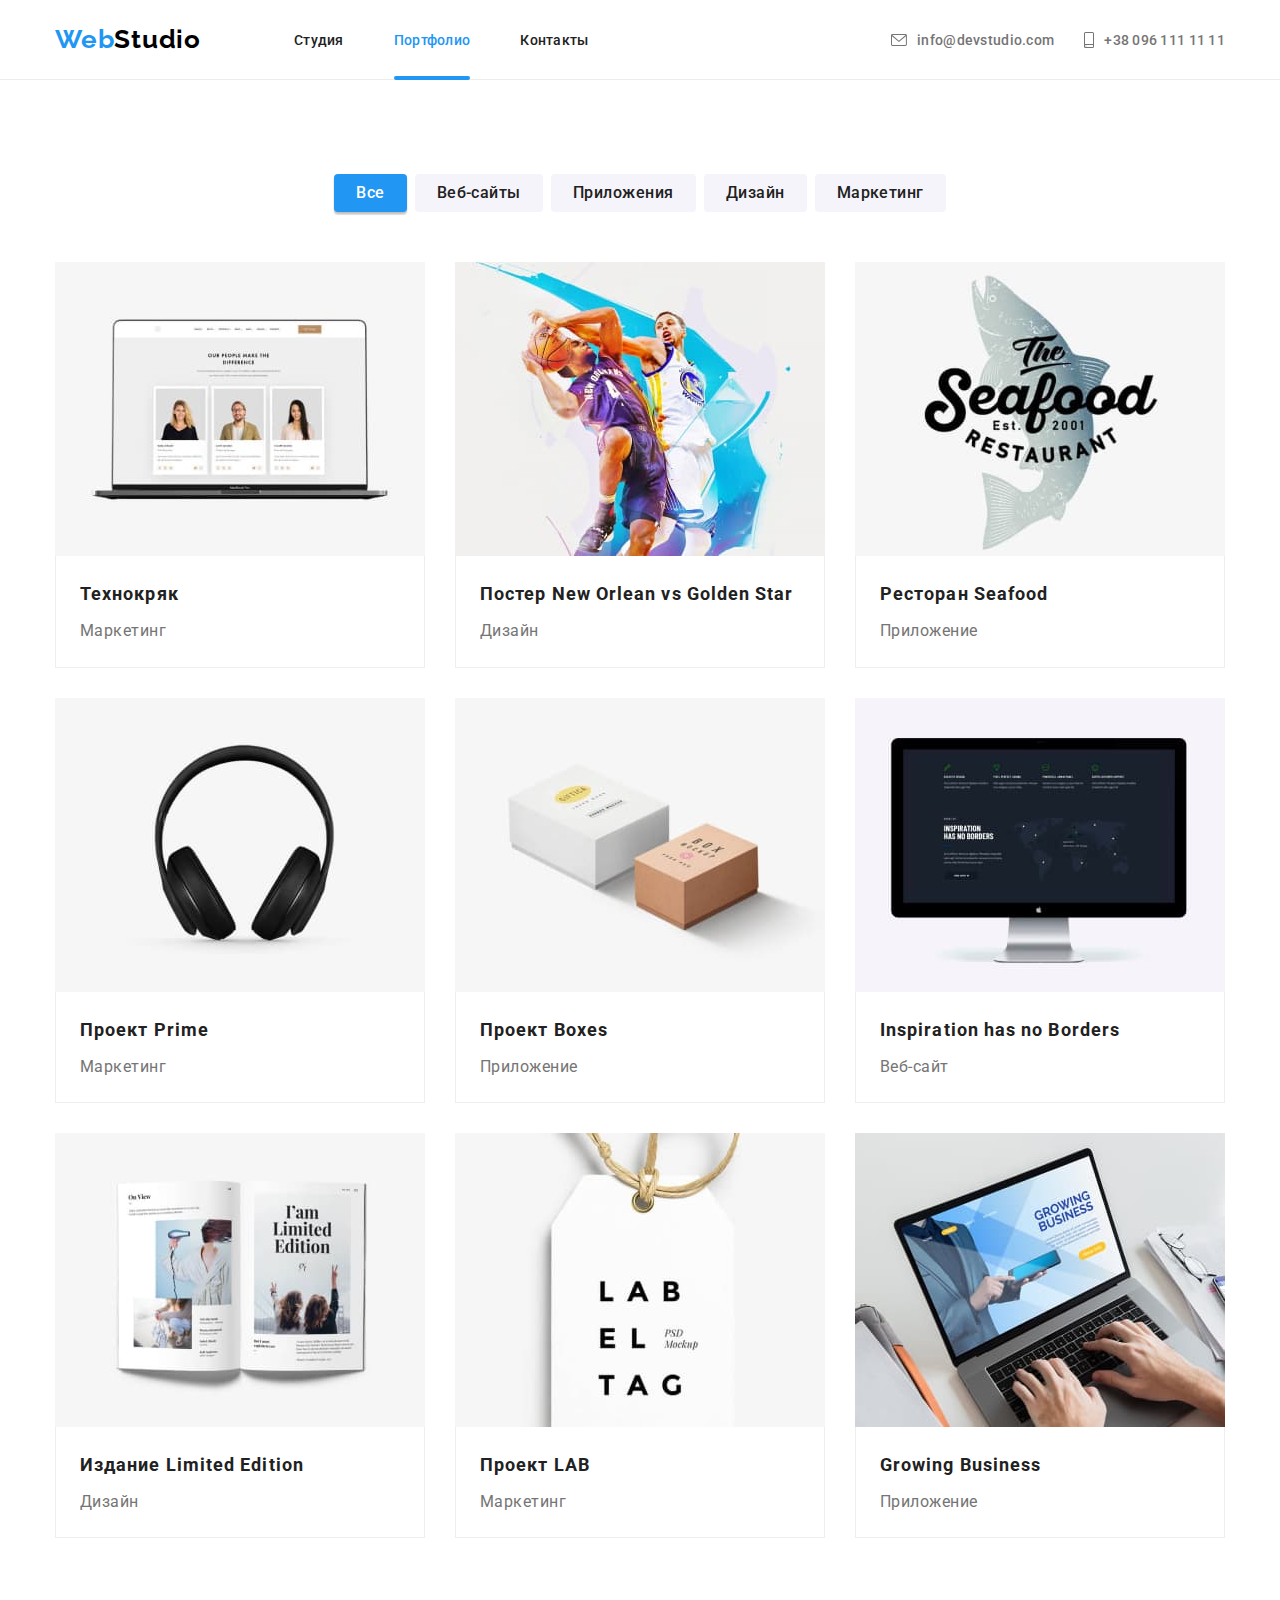
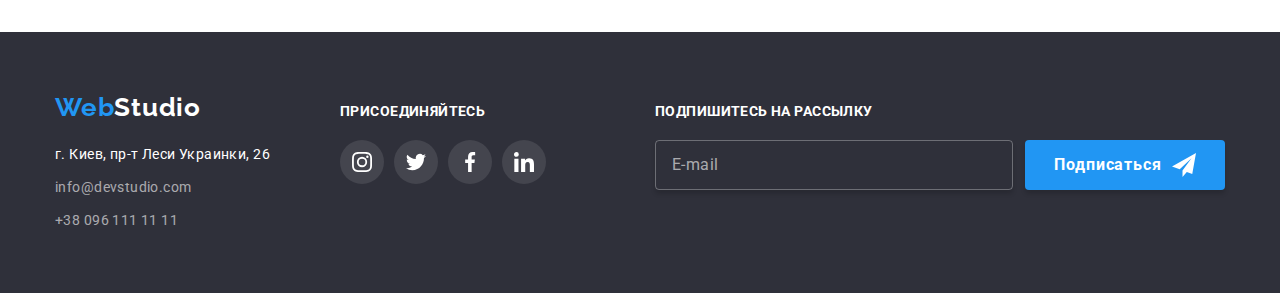
==== commit 32caff56: "Change path styles" ====
--- a/portfolio.html
+++ b/portfolio.html
@@ -11,7 +11,7 @@
       href="https://fonts.googleapis.com/css2?family=Raleway:wght@700&family=Roboto:wght@400;500;700;900&display=swap"
       rel="stylesheet"
     />
-    <link rel="stylesheet" href="./dist/css/main.min.css" />
+    <link rel="stylesheet" href="./css/main.min.css" />
   </head>
   <body>
     <!-- Блок header -->
--- a/css/main.min.css
+++ b/css/main.min.css
@@ -0,0 +1,3 @@
+/*! modern-normalize v1.1.0 | MIT License | https://github.com/sindresorhus/modern-normalize */*,::before,::after{-webkit-box-sizing:border-box;box-sizing:border-box}html{line-height:1.15;-webkit-text-size-adjust:100%;-moz-tab-size:4;-o-tab-size:4;tab-size:4}body{margin:0;font-family:system-ui,-apple-system,"Segoe UI",Roboto,Helvetica,Arial,sans-serif,"Apple Color Emoji","Segoe UI Emoji"}hr{height:0;color:inherit}abbr[title]{-webkit-text-decoration:underline dotted;text-decoration:underline dotted}b,strong{font-weight:bolder}code,kbd,samp,pre{font-family:ui-monospace, SFMono-Regular, Consolas, "Liberation Mono", Menlo,+ monospace;font-size:1em}small{font-size:80%}sub,sup{font-size:75%;line-height:0;position:relative;vertical-align:baseline}sub{bottom:-0.25em}sup{top:-0.5em}table{text-indent:0;border-color:inherit}button,input,optgroup,select,textarea{font-family:inherit;font-size:100%;line-height:1.15;margin:0}button,select{text-transform:none}button,[type="button"],[type="reset"],[type="submit"]{-webkit-appearance:button}::-moz-focus-inner{border-style:none;padding:0}:-moz-focusring{outline:1px dotted ButtonText}:-moz-ui-invalid{box-shadow:none}legend{padding:0}progress{vertical-align:baseline}::-webkit-inner-spin-button,::-webkit-outer-spin-button{height:auto}[type="search"]{-webkit-appearance:textfield;outline-offset:-2px}::-webkit-search-decoration{-webkit-appearance:none}::-webkit-file-upload-button{-webkit-appearance:button;font:inherit}summary{display:list-item}h1,h2,h3,h4,h5,h6,p,ul{margin-top:0;margin-bottom:0}.visually-hidden{position:absolute;white-space:nowrap;width:1px;height:1px;overflow:hidden;border:0;padding:0;clip:rect(0 0 0 0);-webkit-clip-path:inset(50%);clip-path:inset(50%);margin:-1px}.navigation__list,.contacts,.features__list,.work__list,.social-list,.team-list,.clients-list,.adress__list,.filtre,.example-list{list-style:none;padding:0}.logo,.navigation__link,.contacts__link,.social-list__link,.adress__link,.example-card__link{text-decoration:none}.features__subtitle,.work__subtitle,.employee__subtitle,.social-block__subtitle,.subscribe-section__subtitle{color:#212121;letter-spacing:0.03em;font-size:inherit;text-transform:uppercase}.features__text,.employee__text{line-height:1.71;letter-spacing:0.03em}.button,.features__image,.work__overlay,.social-list__link,.clients-list__link,.button-close,.form-agreement{display:-webkit-box;display:-ms-flexbox;display:flex;-webkit-box-align:center;-ms-flex-align:center;align-items:center;-webkit-box-pack:center;-ms-flex-pack:center;justify-content:center}.example-card__actions-text{top:50%;left:50%;-webkit-transform:translate(-50%, -50%);transform:translate(-50%, -50%)}body{background-color:#fff;color:#757575;font-family:Roboto,sans-serif;font-size:14px}.container{width:1200px;padding-left:15px;padding-right:15px;margin:0 auto}.title{margin-bottom:50px;color:#212121;font-size:36px;line-height:1.17;letter-spacing:0.03em;text-align:center}.button{margin-left:auto;margin-right:auto;width:200px;height:50px;padding:0;border:none;cursor:pointer;color:#fff;background-color:#2196f3;-webkit-box-shadow:0px 4px 4px rgba(0,0,0,0.15);box-shadow:0px 4px 4px rgba(0,0,0,0.15);font-family:inherit;font-weight:700;font-size:16px;line-height:1.88;letter-spacing:0.06em;border-radius:4px;-webkit-transition:background-color 250ms cubic-bezier(0.4, 0, 0.2, 1);transition:background-color 250ms cubic-bezier(0.4, 0, 0.2, 1)}.button:hover,.button:focus{background-color:#188ce8}.logo{display:block;font-family:Raleway,sans-serif;font-weight:700;font-size:26px;line-height:1.2;letter-spacing:0.03em;color:#2196f3}.logo__type--header{color:#000}.logo__type--footer{color:#fff}.header{border-bottom:1px solid #ececec}.container--header{display:-webkit-box;display:-ms-flexbox;display:flex;-webkit-box-align:center;-ms-flex-align:center;align-items:center}.header__logo{padding-top:24px;padding-bottom:23px;margin-right:93px}.navigation{display:-webkit-box;display:-ms-flexbox;display:flex}.navigation__list,.contacts{font-weight:500;line-height:1.17;letter-spacing:0.02em}.navigation__list{display:-webkit-box;display:-ms-flexbox;display:flex}.navigation__item:not(:last-child){margin-right:50px}.navigation__link{padding-top:32px;padding-bottom:31px;display:block;color:#212121;-webkit-transition:color 250ms cubic-bezier(0.4, 0, 0.2, 1);transition:color 250ms cubic-bezier(0.4, 0, 0.2, 1)}.navigation__link:hover,.navigation__link:focus{color:#2196f3}.navigation__link--current{position:relative;color:#2196f3}.navigation__link--current::after{display:inline-block;content:"";position:absolute;left:0;bottom:-1px;width:100%;height:4px;border-radius:2px;background-color:#2196f3}.contacts{display:-webkit-box;display:-ms-flexbox;display:flex;margin-left:auto}.contacts__item:not(:last-child){margin-right:30px}.contacts__link{padding-top:32px;padding-bottom:31px;display:-webkit-box;display:-ms-flexbox;display:flex;-webkit-box-align:center;-ms-flex-align:center;align-items:center;color:#757575;-webkit-transition:color 250ms cubic-bezier(0.4, 0, 0.2, 1);transition:color 250ms cubic-bezier(0.4, 0, 0.2, 1)}.contacts__link:hover,.contacts__link:focus{color:#2196f3}.contacts__icon{margin-right:10px;fill:currentColor}.hero{padding-top:200px;padding-bottom:200px;max-width:1600px;height:600px;margin-right:auto;margin-left:auto;background-image:-webkit-gradient(linear, left top, right top, from(rgba(47,48,58,0.4)), to(rgba(47,48,58,0.4))),url(../../images/hero.jpg);background-image:linear-gradient(to right, rgba(47,48,58,0.4), rgba(47,48,58,0.4)),url(../../images/hero.jpg);background-color:#c4c4c4;background-repeat:no-repeat;background-position:center;background-size:cover;color:#fff;text-align:center}.hero-title{margin-bottom:30px;font-weight:900;font-size:44px;line-height:1.36;letter-spacing:0.06em;text-transform:uppercase}.features{padding-top:94px;padding-bottom:0}.features__list{display:-webkit-box;display:-ms-flexbox;display:flex;margin-left:calc((-1) * 30px)}.features__item{-ms-flex-preferred-size:calc(100% / 4 - 30px);flex-basis:calc(100% / 4 - 30px);margin-left:30px}.features__image{height:120px;background-color:#f5f4fa;border-radius:4px;margin-bottom:30px}.features__subtitle{margin-bottom:10px;line-height:1.14}.work{padding-top:94px;padding-bottom:94px}.work__list{display:-webkit-box;display:-ms-flexbox;display:flex;margin-left:calc((-1) * 30px)}.work__item{-ms-flex-preferred-size:calc(100% / 3 - 30px);flex-basis:calc(100% / 3 - 30px);margin-left:30px}.work__image{display:block;max-width:100%}.work__thumb{position:relative}.work__overlay{position:absolute;width:100%;height:70px;bottom:0;background-color:rgba(47,48,58,0.8)}.work__subtitle{color:#fff;line-height:1.14;letter-spacing:0.03em}.social-list{display:-webkit-box;display:-ms-flexbox;display:flex;-webkit-box-pack:center;-ms-flex-pack:center;justify-content:center}.social-list__item:not(:last-child){margin-right:10px}.social-list__link{height:44px;width:44px;border-radius:50%;color:#afb1b8;background-color:#fff;-webkit-transition:color 250ms cubic-bezier(0.4, 0, 0.2, 1),background-color 250ms cubic-bezier(0.4, 0, 0.2, 1);transition:color 250ms cubic-bezier(0.4, 0, 0.2, 1),background-color 250ms cubic-bezier(0.4, 0, 0.2, 1)}.social-list__link:hover,.social-list__link:focus{color:#fff;background-color:#2196f3}.social-list__icon{fill:currentColor}.team{padding-top:94px;padding-bottom:94px;text-align:center;background-color:#f5f4fa}.team-list{display:-webkit-box;display:-ms-flexbox;display:flex;margin-left:calc((-1) * 30px)}.employee{-ms-flex-preferred-size:calc(100% / 4 - 30px);flex-basis:calc(100% / 4 - 30px);margin-left:30px;-webkit-box-shadow:0px 1px 3px rgba(0,0,0,0.12),0px 1px 1px rgba(0,0,0,0.14),0px 2px 1px rgba(0,0,0,0.2);box-shadow:0px 1px 3px rgba(0,0,0,0.12),0px 1px 1px rgba(0,0,0,0.14),0px 2px 1px rgba(0,0,0,0.2);border-radius:0px 0px 4px 4px}.employee__image{display:block;max-width:100%}.employee__description{padding-top:30px;padding-bottom:30px;max-width:100%;background-color:#fff;font-size:16px;line-height:1.19}.employee__subtitle{margin-bottom:10px;font-weight:500;text-transform:none}.employee__text{margin-bottom:16px}.clients{padding-top:94px;padding-bottom:94px}.clients-list{display:-webkit-box;display:-ms-flexbox;display:flex;margin-left:calc((-1) * 30px)}.clients-list__item{-ms-flex-preferred-size:calc(100% / 6 - 30px);flex-basis:calc(100% / 6 - 30px);margin-left:30px}.clients-list__link{height:92px;color:#afb1b8;background-color:#fff;border:1px solid #afb1b8;border-radius:4px;-webkit-transition:color 250ms cubic-bezier(0.4, 0, 0.2, 1),border-color 250ms cubic-bezier(0.4, 0, 0.2, 1);transition:color 250ms cubic-bezier(0.4, 0, 0.2, 1),border-color 250ms cubic-bezier(0.4, 0, 0.2, 1)}.clients-list__link:hover,.clients-list__link:focus{color:#2196f3;border-color:#2196f3}.clients-list__icon{display:inline-block;fill:currentColor}.footer{padding-top:60px;padding-bottom:60px;background-color:#2f303a}.container--footer{display:-webkit-box;display:-ms-flexbox;display:flex;-webkit-box-align:baseline;-ms-flex-align:baseline;align-items:baseline}.adress{margin-top:20px}.adress__list{font-style:normal;font-weight:400;line-height:1.71;letter-spacing:0.03em}.adress__link{color:rgba(255,255,255,0.6);-webkit-transition:color 250ms cubic-bezier(0.4, 0, 0.2, 1);transition:color 250ms cubic-bezier(0.4, 0, 0.2, 1)}.adress__link:hover,.adress__link:focus{color:#2196f3}.adress__link--map{color:#fff}.adress__item:not(:last-child){margin-bottom:9px}.social-block{margin-left:70px}.social-block__subtitle,.subscribe-section__subtitle{margin-bottom:20px;color:#fff;line-height:1.14}.social-list__link--footer{color:#fff;background-color:rgba(255,255,255,0.1)}.social-list__link--footer:hover,.social-list__link--footer:focus{background-color:#2196f3}.subscribe-section{margin-left:auto}.subscribe-form{display:-webkit-box;display:-ms-flexbox;display:flex}.subscribe-form__input{width:358px;height:50px;margin-right:12px;padding-left:16px;background-color:inherit;border:1px solid rgba(255,255,255,0.3);-webkit-box-shadow:0px 4px 4px rgba(0,0,0,0.15);box-shadow:0px 4px 4px rgba(0,0,0,0.15);border-radius:4px}.subscribe-form__input::-webkit-input-placeholder{font-size:16px;line-height:1.25;letter-spacing:0.03em;color:rgba(255,255,255,0.6)}.subscribe-form__input:-ms-input-placeholder{font-size:16px;line-height:1.25;letter-spacing:0.03em;color:rgba(255,255,255,0.6)}.subscribe-form__input::-ms-input-placeholder{font-size:16px;line-height:1.25;letter-spacing:0.03em;color:rgba(255,255,255,0.6)}.subscribe-form__input::placeholder{font-size:16px;line-height:1.25;letter-spacing:0.03em;color:rgba(255,255,255,0.6)}.button__icon{margin-left:10px;fill:#fff}.backdrop{position:fixed;top:0;left:0;width:100%;height:100%;background-color:rgba(0,0,0,0.2);opacity:1;visibility:visible;-webkit-transition:opacity 250ms cubic-bezier(0.4, 0, 0.2, 1),visibility 250ms cubic-bezier(0.4, 0, 0.2, 1);transition:opacity 250ms cubic-bezier(0.4, 0, 0.2, 1),visibility 250ms cubic-bezier(0.4, 0, 0.2, 1)}.backdrop--hidden{visibility:hidden;opacity:0;pointer-events:none}.modal{position:absolute;top:50%;left:50%;width:528px;height:581px;background-color:#fff;-webkit-box-shadow:0px 1px 3px rgba(0,0,0,0.12),0px 1px 1px rgba(0,0,0,0.14),0px 2px 1px rgba(0,0,0,0.2);box-shadow:0px 1px 3px rgba(0,0,0,0.12),0px 1px 1px rgba(0,0,0,0.14),0px 2px 1px rgba(0,0,0,0.2);border-radius:4px;opacity:1;-webkit-transform:translate(-50%, -50%) scale(1);transform:translate(-50%, -50%) scale(1);-webkit-transition:opacity 250ms cubic-bezier(0.4, 0, 0.2, 1),-webkit-transform 250ms cubic-bezier(0.4, 0, 0.2, 1);transition:opacity 250ms cubic-bezier(0.4, 0, 0.2, 1),-webkit-transform 250ms cubic-bezier(0.4, 0, 0.2, 1);transition:opacity 250ms cubic-bezier(0.4, 0, 0.2, 1),transform 250ms cubic-bezier(0.4, 0, 0.2, 1);transition:opacity 250ms cubic-bezier(0.4, 0, 0.2, 1),transform 250ms cubic-bezier(0.4, 0, 0.2, 1),-webkit-transform 250ms cubic-bezier(0.4, 0, 0.2, 1)}.backdrop--hidden .modal{-webkit-transform:translate(-50%, -50%) scale(0);transform:translate(-50%, -50%) scale(0);opacity:0}.button-close{position:absolute;top:8px;right:8px;padding:0;height:30px;width:30px;cursor:pointer;border-radius:50%;background-color:#fff;color:#000;border:1px solid rgba(0,0,0,0.1);-webkit-transition:color 250ms cubic-bezier(0.4, 0, 0.2, 1);transition:color 250ms cubic-bezier(0.4, 0, 0.2, 1)}.button-close:hover,.button-close:focus{color:#2196f3}.button-close__icon{fill:currentColor}.modal-form{padding:40px}.modal-form__title{display:block;margin-bottom:12px;text-align:center;font-size:20px;line-height:1.15;letter-spacing:0.03em;color:#212121}.modal-form__field{position:relative;display:-webkit-box;display:-ms-flexbox;display:flex;-webkit-box-orient:vertical;-webkit-box-direction:normal;-ms-flex-direction:column;flex-direction:column;font-size:12px;line-height:1.17;letter-spacing:0.01em;color:#212121;-webkit-transition:color 250ms cubic-bezier(0.4, 0, 0.2, 1);transition:color 250ms cubic-bezier(0.4, 0, 0.2, 1)}.modal-form__field:focus-within{color:#2196f3}.modal-form__field+.modal-form__field{margin-top:10px}.modal-form__label{color:#757575}.modal-form__input{display:block;height:40px;padding-left:42px;margin-top:4px;line-height:inherit;border:1px solid rgba(33,33,33,0.2);border-radius:4px;-webkit-transition:border-color 250ms cubic-bezier(0.4, 0, 0.2, 1);transition:border-color 250ms cubic-bezier(0.4, 0, 0.2, 1)}.modal-form__field:focus-within .modal-form__input{border-color:#2196f3}.modal-form__textarea{display:block;height:120px;padding:12px 16px;margin-top:4px;line-height:inherit;border:1px solid rgba(33,33,33,0.2);border-radius:4px;-webkit-transition:border-color 250ms cubic-bezier(0.4, 0, 0.2, 1);transition:border-color 250ms cubic-bezier(0.4, 0, 0.2, 1);resize:none}.modal-form__field:focus-within .modal-form__textarea{border-color:#2196f3}.modal-form__textarea::-webkit-input-placeholder{font-size:12px;letter-spacing:0.01em;line-height:1.17;color:rgba(117,117,117,0.5)}.modal-form__textarea:-ms-input-placeholder{font-size:12px;letter-spacing:0.01em;line-height:1.17;color:rgba(117,117,117,0.5)}.modal-form__textarea::-ms-input-placeholder{font-size:12px;letter-spacing:0.01em;line-height:1.17;color:rgba(117,117,117,0.5)}.modal-form__textarea::placeholder{font-size:12px;letter-spacing:0.01em;line-height:1.17;color:rgba(117,117,117,0.5)}.modal-form__field:focus-within .modal-form__textarea::-webkit-input-placeholder{font-size:14px;line-height:1.14}.modal-form__field:focus-within .modal-form__textarea:-ms-input-placeholder{font-size:14px;line-height:1.14}.modal-form__field:focus-within .modal-form__textarea::-ms-input-placeholder{font-size:14px;line-height:1.14}.modal-form__field:focus-within .modal-form__textarea::placeholder{font-size:14px;line-height:1.14}.modal-form__icon{position:absolute;top:38px;left:12px;-webkit-transform:translateY(-50%);transform:translateY(-50%);fill:currentColor}.form-agreement{height:24px;margin-top:20px;margin-bottom:30px;line-height:1.71;letter-spacing:0.03em}.form-agreement__icon{margin-right:8px;fill:#fff;border:2px solid #212121;border-radius:2px;-webkit-transition:border-color 250ms cubic-bezier(0.4, 0, 0.2, 1);transition:border-color 250ms cubic-bezier(0.4, 0, 0.2, 1)}.form-agreement__input:focus+.form-agreement__icon{border-color:#2196f3}.form-agreement__input:checked+.form-agreement__icon{background-color:#2196f3;border:0}.form-agreement__link{color:#2196f3}.examples{padding-top:94px;padding-bottom:94px}.filtre{display:-webkit-box;display:-ms-flexbox;display:flex;-webkit-box-pack:center;-ms-flex-pack:center;justify-content:center;margin-bottom:50px}.filtre__item:not(:last-child){margin-right:8px}.portfolio-button{display:block;padding:6px 22px;font-weight:500;font-size:16px;letter-spacing:0.03em;line-height:1.63;color:#212121;background-color:#f5f4fa;cursor:pointer;border:none;border-radius:4px;-webkit-transition:color 250ms cubic-bezier(0.4, 0, 0.2, 1),background-color 250ms cubic-bezier(0.4, 0, 0.2, 1),-webkit-box-shadow 250ms cubic-bezier(0.4, 0, 0.2, 1);transition:color 250ms cubic-bezier(0.4, 0, 0.2, 1),background-color 250ms cubic-bezier(0.4, 0, 0.2, 1),-webkit-box-shadow 250ms cubic-bezier(0.4, 0, 0.2, 1);transition:color 250ms cubic-bezier(0.4, 0, 0.2, 1),background-color 250ms cubic-bezier(0.4, 0, 0.2, 1),box-shadow 250ms cubic-bezier(0.4, 0, 0.2, 1);transition:color 250ms cubic-bezier(0.4, 0, 0.2, 1),background-color 250ms cubic-bezier(0.4, 0, 0.2, 1),box-shadow 250ms cubic-bezier(0.4, 0, 0.2, 1),-webkit-box-shadow 250ms cubic-bezier(0.4, 0, 0.2, 1)}.portfolio-button:hover,.portfolio-button:focus{color:#fff;background-color:#2196f3;-webkit-box-shadow:0px 3px 1px rgba(0,0,0,0.1),0px 1px 2px rgba(0,0,0,0.08),0px 2px 2px rgba(0,0,0,0.12);box-shadow:0px 3px 1px rgba(0,0,0,0.1),0px 1px 2px rgba(0,0,0,0.08),0px 2px 2px rgba(0,0,0,0.12)}.portfolio-button--current{color:#fff;background-color:#2196f3;-webkit-box-shadow:0px 3px 1px rgba(0,0,0,0.1),0px 1px 2px rgba(0,0,0,0.08),0px 2px 2px rgba(0,0,0,0.12);box-shadow:0px 3px 1px rgba(0,0,0,0.1),0px 1px 2px rgba(0,0,0,0.08),0px 2px 2px rgba(0,0,0,0.12)}.example-list{display:-webkit-box;display:-ms-flexbox;display:flex;-ms-flex-wrap:wrap;flex-wrap:wrap;margin-left:calc((-1) * 30px);margin-top:calc((-1) * 30px)}.example-card{-ms-flex-preferred-size:calc(100% / 3 - 30px);flex-basis:calc(100% / 3 - 30px);margin-left:30px;margin-top:30px}.example-card__link{display:block;-webkit-transition:-webkit-box-shadow 250ms cubic-bezier(0.4, 0, 0.2, 1);transition:-webkit-box-shadow 250ms cubic-bezier(0.4, 0, 0.2, 1);transition:box-shadow 250ms cubic-bezier(0.4, 0, 0.2, 1);transition:box-shadow 250ms cubic-bezier(0.4, 0, 0.2, 1), -webkit-box-shadow 250ms cubic-bezier(0.4, 0, 0.2, 1)}.example-card__link:hover,.example-card__link:focus{-webkit-box-shadow:0px 1px 1px rgba(0,0,0,0.12),0px 4px 4px rgba(0,0,0,0.06),1px 4px 6px rgba(0,0,0,0.16);box-shadow:0px 1px 1px rgba(0,0,0,0.12),0px 4px 4px rgba(0,0,0,0.06),1px 4px 6px rgba(0,0,0,0.16)}.example-card__thumb{position:relative;overflow:hidden}.example-card__actions{position:absolute;width:100%;height:100%;bottom:0;background-color:rgba(33,150,243,0.9);-webkit-transform:translateY(101%);transform:translateY(101%);-webkit-transition:-webkit-transform 250ms cubic-bezier(0.4, 0, 0.2, 1);transition:-webkit-transform 250ms cubic-bezier(0.4, 0, 0.2, 1);transition:transform 250ms cubic-bezier(0.4, 0, 0.2, 1);transition:transform 250ms cubic-bezier(0.4, 0, 0.2, 1), -webkit-transform 250ms cubic-bezier(0.4, 0, 0.2, 1)}.example-card__link:hover .example-card__actions,.example-card__link:focus .example-card__actions{-webkit-transform:translateY(0);transform:translateY(0)}.example-card__actions-text{width:322px;height:168px;position:absolute;color:#fff;font-size:18px;line-height:1.56;letter-spacing:0.03em}.example-card__image{display:block;max-width:100%}.example-card__description{padding:20px 24px;border:1px solid #eee;border-top:0}.example-card__title{margin-bottom:4px;color:#212121;font-size:18px;line-height:2;letter-spacing:0.06em}.example-card__text{color:#757575;font-size:16px;line-height:1.89;letter-spacing:0.03em}
+/*# sourceMappingURL=main.min.css.map */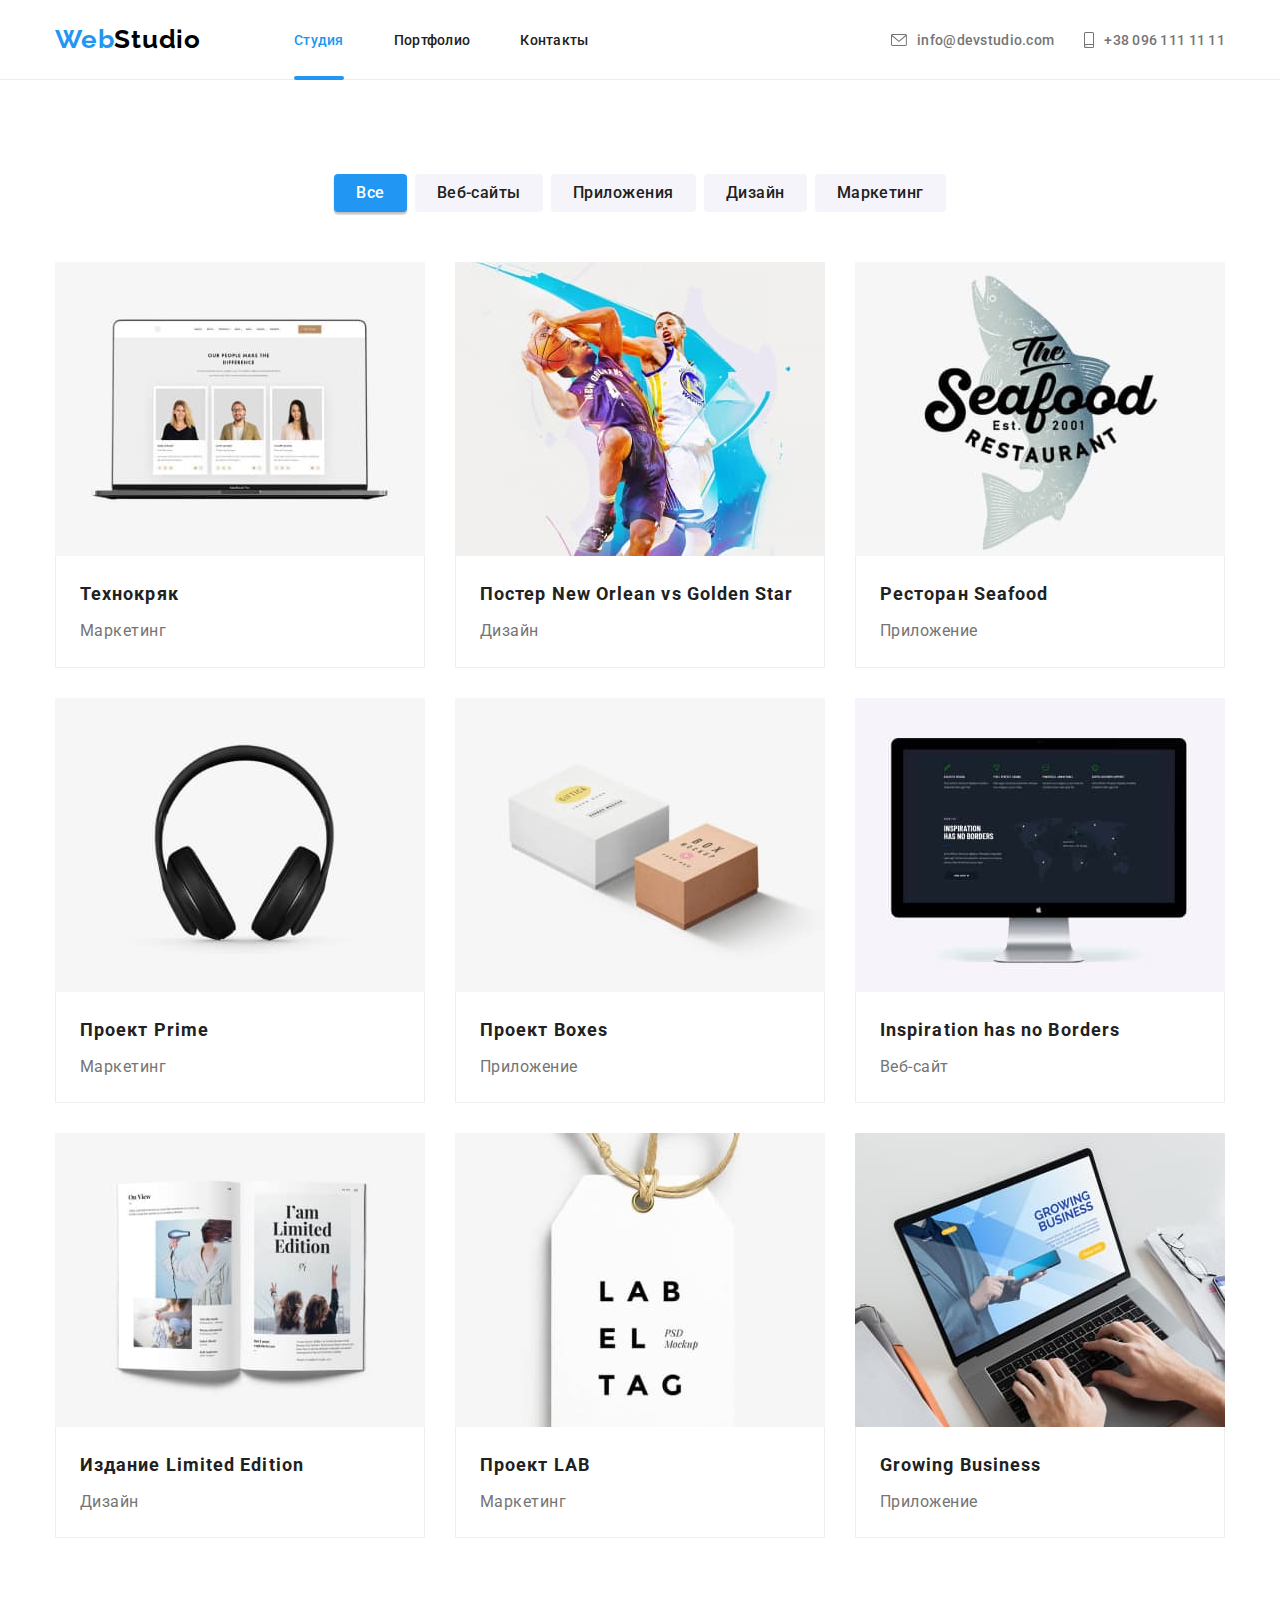
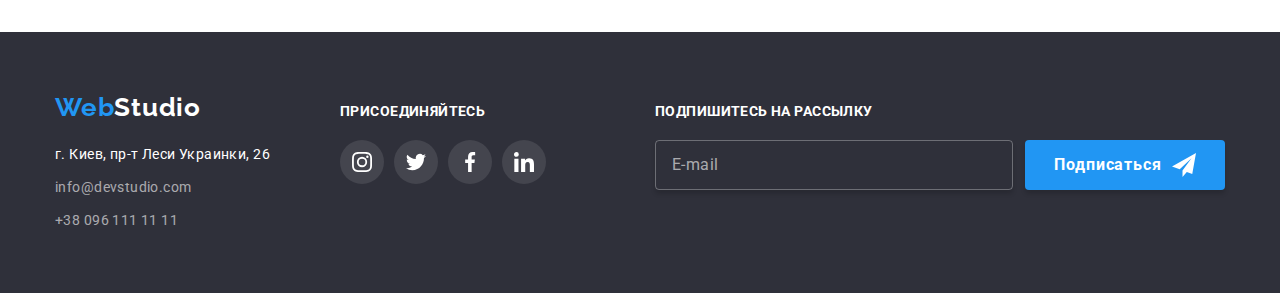
==== commit dccdce3e: "final change" ====
--- a/portfolio.html
+++ b/portfolio.html
@@ -16,22 +16,22 @@
   <body>
     <!-- Блок header -->
     <header class="header">
-      <div class="container container--header">
+      <div class="container container__header">
         <!-- Основная навигация -->
         <nav class="navigation">
           <a class="logo header__logo" href="./index.html"
-            >Web<span class="logo__type logo__type--header">Studio</span></a
+            >Web<span class="logo__dark">Studio</span></a
           >
           <ul class="navigation__list">
             <li class="navigation__item">
-              <a class="navigation__link" href="./index.html">Студия</a>
-            </li>
-            <li class="navigation__item">
               <a
                 class="navigation__link navigation__link--current"
-                href="./portfolio.html"
-                >Портфолио</a
+                href="./index.html"
+                >Студия</a
               >
+            </li>
+            <li class="navigation__item">
+              <a class="navigation__link" href="./portfolio.html">Портфолио</a>
             </li>
             <li class="navigation__item">
               <a class="navigation__link" href="">Контакты</a>
@@ -60,263 +60,261 @@
     <!-- Блок main -->
     <main class="portfolio">
       <!-- Примеры работ -->
-      <section class="examples">
+      <section class="section">
         <div class="container">
-          <h1 class="title visually-hidden">Примеры работ</h1>
+          <h1 class="section__title visually-hidden">Примеры работ</h1>
           <!-- Фильтр -->
           <ul class="filtre">
             <li class="filtre__item">
               <button
-                class="portfolio-button portfolio-button--current"
+                class="filtre__button filtre__button--current"
                 type="button"
               >
                 Все
               </button>
             </li>
             <li class="filtre__item">
-              <button class="portfolio-button" type="button">Веб-сайты</button>
+              <button class="filtre__button" type="button">Веб-сайты</button>
             </li>
             <li class="filtre__item">
-              <button class="portfolio-button" type="button">Приложения</button>
+              <button class="filtre__button" type="button">Приложения</button>
             </li>
             <li class="filtre__item">
-              <button class="portfolio-button" type="button">Дизайн</button>
+              <button class="filtre__button" type="button">Дизайн</button>
             </li>
             <li class="filtre__item">
-              <button class="portfolio-button" type="button">Маркетинг</button>
+              <button class="filtre__button" type="button">Маркетинг</button>
             </li>
           </ul>
           <!-- Примеры -->
-          <ul class="example-list">
-            <li class="example-card">
-              <a href="" class="example-card__link">
-                <div class="example-card__thumb">
-                  <img
-                    class="example-card__image"
+          <ul class="gallery">
+            <li class="gallery__item">
+              <a href="" class="gallery__link">
+                <div class="gallery__thumb">
+                  <img
+                    class="gallery__image"
                     src="./images/tehnokryak.jpg"
                     alt="Открытый ноутбук с изображениями людей"
                     width="370"
                   />
-                  <div class="example-card__actions">
-                    <p class="example-card__actions-text">
-                      Ресурс предлагает комплексные предложения с разным уровнем
-                      функционала и сервисов. Все это позволит посетителю
-                      получить исчерпывающие сведения о компании или частном
-                      лице.
-                    </p>
-                  </div>
-                </div>
-                <div class="example-card__description">
-                  <h2 class="example-card__title">Технокряк</h2>
-                  <p class="example-card__text">Маркетинг</p>
-                </div>
-              </a>
-            </li>
-            <li class="example-card">
-              <a href="" class="example-card__link">
-                <div class="example-card__thumb">
-                  <img
-                    class="example-card__image"
+                  <div class="gallery__actions">
+                    <p class="gallery__actions-text">
+                      Ресурс предлагает комплексные предложения с разным уровнем
+                      функционала и сервисов. Все это позволит посетителю
+                      получить исчерпывающие сведения о компании или частном
+                      лице.
+                    </p>
+                  </div>
+                </div>
+                <div class="gallery__description">
+                  <h2 class="gallery__title">Технокряк</h2>
+                  <p class="gallery__text">Маркетинг</p>
+                </div>
+              </a>
+            </li>
+            <li class="gallery__item">
+              <a href="" class="gallery__link">
+                <div class="gallery__thumb">
+                  <img
+                    class="gallery__image"
                     src="./images/basketball.jpg"
                     alt="Два баскетболиста в игре"
                     width="370"
                   />
-                  <div class="example-card__actions">
-                    <p class="example-card__actions-text">
-                      Ресурс предлагает комплексные предложения с разным уровнем
-                      функционала и сервисов. Все это позволит посетителю
-                      получить исчерпывающие сведения о компании или частном
-                      лице.
-                    </p>
-                  </div>
-                </div>
-                <div class="example-card__description">
-                  <h2 class="example-card__title">
+                  <div class="gallery__actions">
+                    <p class="gallery__actions-text">
+                      Ресурс предлагает комплексные предложения с разным уровнем
+                      функционала и сервисов. Все это позволит посетителю
+                      получить исчерпывающие сведения о компании или частном
+                      лице.
+                    </p>
+                  </div>
+                </div>
+                <div class="gallery__description">
+                  <h2 class="gallery__title">
                     Постер <span lang="en">New Orlean vs Golden Star</span>
                   </h2>
-                  <p class="example-card__text">Дизайн</p>
-                </div>
-              </a>
-            </li>
-            <li class="example-card">
-              <a href="" class="example-card__link">
-                <div class="example-card__thumb">
-                  <img
-                    class="example-card__image"
+                  <p class="gallery__text">Дизайн</p>
+                </div>
+              </a>
+            </li>
+            <li class="gallery__item">
+              <a href="" class="gallery__link">
+                <div class="gallery__thumb">
+                  <img
+                    class="gallery__image"
                     src="./images/seafood.jpg"
                     alt="Логотип ресторана Seafood"
                     width="370"
                   />
-                  <div class="example-card__actions">
-                    <p class="example-card__actions-text">
-                      Ресурс предлагает комплексные предложения с разным уровнем
-                      функционала и сервисов. Все это позволит посетителю
-                      получить исчерпывающие сведения о компании или частном
-                      лице.
-                    </p>
-                  </div>
-                </div>
-                <div class="example-card__description">
-                  <h2 class="example-card__title">
+                  <div class="gallery__actions">
+                    <p class="gallery__actions-text">
+                      Ресурс предлагает комплексные предложения с разным уровнем
+                      функционала и сервисов. Все это позволит посетителю
+                      получить исчерпывающие сведения о компании или частном
+                      лице.
+                    </p>
+                  </div>
+                </div>
+                <div class="gallery__description">
+                  <h2 class="gallery__title">
                     Ресторан <span lang="en">Seafood</span>
                   </h2>
-                  <p class="example-card__text">Приложение</p>
-                </div>
-              </a>
-            </li>
-            <li class="example-card">
-              <a href="" class="example-card__link">
-                <div class="example-card__thumb">
-                  <img
-                    class="example-card__image"
+                  <p class="gallery__text">Приложение</p>
+                </div>
+              </a>
+            </li>
+            <li class="gallery__item">
+              <a href="" class="gallery__link">
+                <div class="gallery__thumb">
+                  <img
+                    class="gallery__image"
                     src="./images/prime.jpg"
                     alt="Черные наушники"
                     width="370"
                   />
-                  <div class="example-card__actions">
-                    <p class="example-card__actions-text">
-                      Ресурс предлагает комплексные предложения с разным уровнем
-                      функционала и сервисов. Все это позволит посетителю
-                      получить исчерпывающие сведения о компании или частном
-                      лице.
-                    </p>
-                  </div>
-                </div>
-                <div class="example-card__description">
-                  <h2 class="example-card__title">
+                  <div class="gallery__actions">
+                    <p class="gallery__actions-text">
+                      Ресурс предлагает комплексные предложения с разным уровнем
+                      функционала и сервисов. Все это позволит посетителю
+                      получить исчерпывающие сведения о компании или частном
+                      лице.
+                    </p>
+                  </div>
+                </div>
+                <div class="gallery__description">
+                  <h2 class="gallery__title">
                     Проект <span lang="en"></span>Prime
                   </h2>
-                  <p class="example-card__text">Маркетинг</p>
-                </div>
-              </a>
-            </li>
-            <li class="example-card">
-              <a href="" class="example-card__link">
-                <div class="example-card__thumb">
-                  <img
-                    class="example-card__image"
+                  <p class="gallery__text">Маркетинг</p>
+                </div>
+              </a>
+            </li>
+            <li class="gallery__item">
+              <a href="" class="gallery__link">
+                <div class="gallery__thumb">
+                  <img
+                    class="gallery__image"
                     src="./images/boxes.jpg"
                     alt="Две коробки - коричневая и белая"
                     width="370"
                   />
-                  <div class="example-card__actions">
-                    <p class="example-card__actions-text">
-                      Ресурс предлагает комплексные предложения с разным уровнем
-                      функционала и сервисов. Все это позволит посетителю
-                      получить исчерпывающие сведения о компании или частном
-                      лице.
-                    </p>
-                  </div>
-                </div>
-                <div class="example-card__description">
-                  <h2 class="example-card__title">
+                  <div class="gallery__actions">
+                    <p class="gallery__actions-text">
+                      Ресурс предлагает комплексные предложения с разным уровнем
+                      функционала и сервисов. Все это позволит посетителю
+                      получить исчерпывающие сведения о компании или частном
+                      лице.
+                    </p>
+                  </div>
+                </div>
+                <div class="gallery__description">
+                  <h2 class="gallery__title">
                     Проект <span lang="en">Boxes</span>
                   </h2>
-                  <p class="example-card__text">Приложение</p>
-                </div>
-              </a>
-            </li>
-            <li class="example-card">
-              <a href="" class="example-card__link">
-                <div class="example-card__thumb">
-                  <img
-                    class="example-card__image"
+                  <p class="gallery__text">Приложение</p>
+                </div>
+              </a>
+            </li>
+            <li class="gallery__item">
+              <a href="" class="gallery__link">
+                <div class="gallery__thumb">
+                  <img
+                    class="gallery__image"
                     src="./images/inspiration.jpg"
                     alt="Монитор с изображением страницы сайта"
                     width="370"
                   />
-                  <div class="example-card__actions">
-                    <p class="example-card__actions-text">
-                      Ресурс предлагает комплексные предложения с разным уровнем
-                      функционала и сервисов. Все это позволит посетителю
-                      получить исчерпывающие сведения о компании или частном
-                      лице.
-                    </p>
-                  </div>
-                </div>
-                <div class="example-card__description">
-                  <h2 class="example-card__title" lang="en">
+                  <div class="gallery__actions">
+                    <p class="gallery__actions-text">
+                      Ресурс предлагает комплексные предложения с разным уровнем
+                      функционала и сервисов. Все это позволит посетителю
+                      получить исчерпывающие сведения о компании или частном
+                      лице.
+                    </p>
+                  </div>
+                </div>
+                <div class="gallery__description">
+                  <h2 class="gallery__title" lang="en">
                     Inspiration has no Borders
                   </h2>
-                  <p class="example-card__text">Веб-сайт</p>
-                </div>
-              </a>
-            </li>
-            <li class="example-card">
-              <a href="" class="example-card__link">
-                <div class="example-card__thumb">
-                  <img
-                    class="example-card__image"
+                  <p class="gallery__text">Веб-сайт</p>
+                </div>
+              </a>
+            </li>
+            <li class="gallery__item">
+              <a href="" class="gallery__link">
+                <div class="gallery__thumb">
+                  <img
+                    class="gallery__image"
                     src="./images/edition.jpg"
                     alt="Открытый журнал"
                     width="370"
                   />
-                  <div class="example-card__actions">
-                    <p class="example-card__actions-text">
-                      Ресурс предлагает комплексные предложения с разным уровнем
-                      функционала и сервисов. Все это позволит посетителю
-                      получить исчерпывающие сведения о компании или частном
-                      лице.
-                    </p>
-                  </div>
-                </div>
-                <div class="example-card__description">
-                  <h2 class="example-card__title">
+                  <div class="gallery__actions">
+                    <p class="gallery__actions-text">
+                      Ресурс предлагает комплексные предложения с разным уровнем
+                      функционала и сервисов. Все это позволит посетителю
+                      получить исчерпывающие сведения о компании или частном
+                      лице.
+                    </p>
+                  </div>
+                </div>
+                <div class="gallery__description">
+                  <h2 class="gallery__title">
                     Издание <span lang="en">Limited Edition</span>
                   </h2>
-                  <p class="example-card__text">Дизайн</p>
-                </div>
-              </a>
-            </li>
-            <li class="example-card">
-              <a href="" class="example-card__link">
-                <div class="example-card__thumb">
-                  <img
-                    class="example-card__image"
+                  <p class="gallery__text">Дизайн</p>
+                </div>
+              </a>
+            </li>
+            <li class="gallery__item">
+              <a href="" class="gallery__link">
+                <div class="gallery__thumb">
+                  <img
+                    class="gallery__image"
                     src="./images/lab.jpg"
                     alt="Бумажная этикетка с изображенными буквами"
                     width="370"
                   />
-                  <div class="example-card__actions">
-                    <p class="example-card__actions-text">
-                      Ресурс предлагает комплексные предложения с разным уровнем
-                      функционала и сервисов. Все это позволит посетителю
-                      получить исчерпывающие сведения о компании или частном
-                      лице.
-                    </p>
-                  </div>
-                </div>
-                <div class="example-card__description">
-                  <h2 class="example-card__title">
+                  <div class="gallery__actions">
+                    <p class="gallery__actions-text">
+                      Ресурс предлагает комплексные предложения с разным уровнем
+                      функционала и сервисов. Все это позволит посетителю
+                      получить исчерпывающие сведения о компании или частном
+                      лице.
+                    </p>
+                  </div>
+                </div>
+                <div class="gallery__description">
+                  <h2 class="gallery__title">
                     Проект <span lang="en">LAB</span>
                   </h2>
-                  <p class="example-card__text">Маркетинг</p>
-                </div>
-              </a>
-            </li>
-            <li class="example-card">
-              <a href="" class="example-card__link">
-                <div class="example-card__thumb">
-                  <img
-                    class="example-card__image"
+                  <p class="gallery__text">Маркетинг</p>
+                </div>
+              </a>
+            </li>
+            <li class="gallery__item">
+              <a href="" class="gallery__link">
+                <div class="gallery__thumb">
+                  <img
+                    class="gallery__image"
                     src="./images/growing.jpg"
                     alt=""
                     width="370"
                   />
-                  <div class="example-card__actions">
-                    <p class="example-card__actions-text">
-                      Ресурс предлагает комплексные предложения с разным уровнем
-                      функционала и сервисов. Все это позволит посетителю
-                      получить исчерпывающие сведения о компании или частном
-                      лице.
-                    </p>
-                  </div>
-                </div>
-                <div class="example-card__description">
-                  <h2 class="example-card__title" lang="en">
-                    Growing Business
-                  </h2>
-                  <p class="example-card__text">Приложение</p>
+                  <div class="gallery__actions">
+                    <p class="gallery__actions-text">
+                      Ресурс предлагает комплексные предложения с разным уровнем
+                      функционала и сервисов. Все это позволит посетителю
+                      получить исчерпывающие сведения о компании или частном
+                      лице.
+                    </p>
+                  </div>
+                </div>
+                <div class="gallery__description">
+                  <h2 class="gallery__title" lang="en">Growing Business</h2>
+                  <p class="gallery__text">Приложение</p>
                 </div>
               </a>
             </li>
@@ -329,7 +327,7 @@
       <div class="container container--footer">
         <div class="footer__main-block">
           <a class="logo" href="./index.html"
-            >Web<span class="logo__type logo__type--footer">Studio</span></a
+            >Web<span class="logo__light">Studio</span></a
           >
           <address class="adress">
             <ul class="adress__list">
--- a/css/main.min.css
+++ b/css/main.min.css
@@ -1,3 +1,3 @@
 /*! modern-normalize v1.1.0 | MIT License | https://github.com/sindresorhus/modern-normalize */*,::before,::after{-webkit-box-sizing:border-box;box-sizing:border-box}html{line-height:1.15;-webkit-text-size-adjust:100%;-moz-tab-size:4;-o-tab-size:4;tab-size:4}body{margin:0;font-family:system-ui,-apple-system,"Segoe UI",Roboto,Helvetica,Arial,sans-serif,"Apple Color Emoji","Segoe UI Emoji"}hr{height:0;color:inherit}abbr[title]{-webkit-text-decoration:underline dotted;text-decoration:underline dotted}b,strong{font-weight:bolder}code,kbd,samp,pre{font-family:ui-monospace, SFMono-Regular, Consolas, "Liberation Mono", Menlo,- monospace;font-size:1em}small{font-size:80%}sub,sup{font-size:75%;line-height:0;position:relative;vertical-align:baseline}sub{bottom:-0.25em}sup{top:-0.5em}table{text-indent:0;border-color:inherit}button,input,optgroup,select,textarea{font-family:inherit;font-size:100%;line-height:1.15;margin:0}button,select{text-transform:none}button,[type="button"],[type="reset"],[type="submit"]{-webkit-appearance:button}::-moz-focus-inner{border-style:none;padding:0}:-moz-focusring{outline:1px dotted ButtonText}:-moz-ui-invalid{box-shadow:none}legend{padding:0}progress{vertical-align:baseline}::-webkit-inner-spin-button,::-webkit-outer-spin-button{height:auto}[type="search"]{-webkit-appearance:textfield;outline-offset:-2px}::-webkit-search-decoration{-webkit-appearance:none}::-webkit-file-upload-button{-webkit-appearance:button;font:inherit}summary{display:list-item}h1,h2,h3,h4,h5,h6,p,ul{margin-top:0;margin-bottom:0}.visually-hidden{position:absolute;white-space:nowrap;width:1px;height:1px;overflow:hidden;border:0;padding:0;clip:rect(0 0 0 0);-webkit-clip-path:inset(50%);clip-path:inset(50%);margin:-1px}.navigation__list,.contacts,.features__list,.work__list,.social-list,.team-list,.clients-list,.adress__list,.filtre,.example-list{list-style:none;padding:0}.logo,.navigation__link,.contacts__link,.social-list__link,.adress__link,.example-card__link{text-decoration:none}.features__subtitle,.work__subtitle,.employee__subtitle,.social-block__subtitle,.subscribe-section__subtitle{color:#212121;letter-spacing:0.03em;font-size:inherit;text-transform:uppercase}.features__text,.employee__text{line-height:1.71;letter-spacing:0.03em}.button,.features__image,.work__overlay,.social-list__link,.clients-list__link,.button-close,.form-agreement{display:-webkit-box;display:-ms-flexbox;display:flex;-webkit-box-align:center;-ms-flex-align:center;align-items:center;-webkit-box-pack:center;-ms-flex-pack:center;justify-content:center}.example-card__actions-text{top:50%;left:50%;-webkit-transform:translate(-50%, -50%);transform:translate(-50%, -50%)}body{background-color:#fff;color:#757575;font-family:Roboto,sans-serif;font-size:14px}.container{width:1200px;padding-left:15px;padding-right:15px;margin:0 auto}.title{margin-bottom:50px;color:#212121;font-size:36px;line-height:1.17;letter-spacing:0.03em;text-align:center}.button{margin-left:auto;margin-right:auto;width:200px;height:50px;padding:0;border:none;cursor:pointer;color:#fff;background-color:#2196f3;-webkit-box-shadow:0px 4px 4px rgba(0,0,0,0.15);box-shadow:0px 4px 4px rgba(0,0,0,0.15);font-family:inherit;font-weight:700;font-size:16px;line-height:1.88;letter-spacing:0.06em;border-radius:4px;-webkit-transition:background-color 250ms cubic-bezier(0.4, 0, 0.2, 1);transition:background-color 250ms cubic-bezier(0.4, 0, 0.2, 1)}.button:hover,.button:focus{background-color:#188ce8}.logo{display:block;font-family:Raleway,sans-serif;font-weight:700;font-size:26px;line-height:1.2;letter-spacing:0.03em;color:#2196f3}.logo__type--header{color:#000}.logo__type--footer{color:#fff}.header{border-bottom:1px solid #ececec}.container--header{display:-webkit-box;display:-ms-flexbox;display:flex;-webkit-box-align:center;-ms-flex-align:center;align-items:center}.header__logo{padding-top:24px;padding-bottom:23px;margin-right:93px}.navigation{display:-webkit-box;display:-ms-flexbox;display:flex}.navigation__list,.contacts{font-weight:500;line-height:1.17;letter-spacing:0.02em}.navigation__list{display:-webkit-box;display:-ms-flexbox;display:flex}.navigation__item:not(:last-child){margin-right:50px}.navigation__link{padding-top:32px;padding-bottom:31px;display:block;color:#212121;-webkit-transition:color 250ms cubic-bezier(0.4, 0, 0.2, 1);transition:color 250ms cubic-bezier(0.4, 0, 0.2, 1)}.navigation__link:hover,.navigation__link:focus{color:#2196f3}.navigation__link--current{position:relative;color:#2196f3}.navigation__link--current::after{display:inline-block;content:"";position:absolute;left:0;bottom:-1px;width:100%;height:4px;border-radius:2px;background-color:#2196f3}.contacts{display:-webkit-box;display:-ms-flexbox;display:flex;margin-left:auto}.contacts__item:not(:last-child){margin-right:30px}.contacts__link{padding-top:32px;padding-bottom:31px;display:-webkit-box;display:-ms-flexbox;display:flex;-webkit-box-align:center;-ms-flex-align:center;align-items:center;color:#757575;-webkit-transition:color 250ms cubic-bezier(0.4, 0, 0.2, 1);transition:color 250ms cubic-bezier(0.4, 0, 0.2, 1)}.contacts__link:hover,.contacts__link:focus{color:#2196f3}.contacts__icon{margin-right:10px;fill:currentColor}.hero{padding-top:200px;padding-bottom:200px;max-width:1600px;height:600px;margin-right:auto;margin-left:auto;background-image:-webkit-gradient(linear, left top, right top, from(rgba(47,48,58,0.4)), to(rgba(47,48,58,0.4))),url(../../images/hero.jpg);background-image:linear-gradient(to right, rgba(47,48,58,0.4), rgba(47,48,58,0.4)),url(../../images/hero.jpg);background-color:#c4c4c4;background-repeat:no-repeat;background-position:center;background-size:cover;color:#fff;text-align:center}.hero-title{margin-bottom:30px;font-weight:900;font-size:44px;line-height:1.36;letter-spacing:0.06em;text-transform:uppercase}.features{padding-top:94px;padding-bottom:0}.features__list{display:-webkit-box;display:-ms-flexbox;display:flex;margin-left:calc((-1) * 30px)}.features__item{-ms-flex-preferred-size:calc(100% / 4 - 30px);flex-basis:calc(100% / 4 - 30px);margin-left:30px}.features__image{height:120px;background-color:#f5f4fa;border-radius:4px;margin-bottom:30px}.features__subtitle{margin-bottom:10px;line-height:1.14}.work{padding-top:94px;padding-bottom:94px}.work__list{display:-webkit-box;display:-ms-flexbox;display:flex;margin-left:calc((-1) * 30px)}.work__item{-ms-flex-preferred-size:calc(100% / 3 - 30px);flex-basis:calc(100% / 3 - 30px);margin-left:30px}.work__image{display:block;max-width:100%}.work__thumb{position:relative}.work__overlay{position:absolute;width:100%;height:70px;bottom:0;background-color:rgba(47,48,58,0.8)}.work__subtitle{color:#fff;line-height:1.14;letter-spacing:0.03em}.social-list{display:-webkit-box;display:-ms-flexbox;display:flex;-webkit-box-pack:center;-ms-flex-pack:center;justify-content:center}.social-list__item:not(:last-child){margin-right:10px}.social-list__link{height:44px;width:44px;border-radius:50%;color:#afb1b8;background-color:#fff;-webkit-transition:color 250ms cubic-bezier(0.4, 0, 0.2, 1),background-color 250ms cubic-bezier(0.4, 0, 0.2, 1);transition:color 250ms cubic-bezier(0.4, 0, 0.2, 1),background-color 250ms cubic-bezier(0.4, 0, 0.2, 1)}.social-list__link:hover,.social-list__link:focus{color:#fff;background-color:#2196f3}.social-list__icon{fill:currentColor}.team{padding-top:94px;padding-bottom:94px;text-align:center;background-color:#f5f4fa}.team-list{display:-webkit-box;display:-ms-flexbox;display:flex;margin-left:calc((-1) * 30px)}.employee{-ms-flex-preferred-size:calc(100% / 4 - 30px);flex-basis:calc(100% / 4 - 30px);margin-left:30px;-webkit-box-shadow:0px 1px 3px rgba(0,0,0,0.12),0px 1px 1px rgba(0,0,0,0.14),0px 2px 1px rgba(0,0,0,0.2);box-shadow:0px 1px 3px rgba(0,0,0,0.12),0px 1px 1px rgba(0,0,0,0.14),0px 2px 1px rgba(0,0,0,0.2);border-radius:0px 0px 4px 4px}.employee__image{display:block;max-width:100%}.employee__description{padding-top:30px;padding-bottom:30px;max-width:100%;background-color:#fff;font-size:16px;line-height:1.19}.employee__subtitle{margin-bottom:10px;font-weight:500;text-transform:none}.employee__text{margin-bottom:16px}.clients{padding-top:94px;padding-bottom:94px}.clients-list{display:-webkit-box;display:-ms-flexbox;display:flex;margin-left:calc((-1) * 30px)}.clients-list__item{-ms-flex-preferred-size:calc(100% / 6 - 30px);flex-basis:calc(100% / 6 - 30px);margin-left:30px}.clients-list__link{height:92px;color:#afb1b8;background-color:#fff;border:1px solid #afb1b8;border-radius:4px;-webkit-transition:color 250ms cubic-bezier(0.4, 0, 0.2, 1),border-color 250ms cubic-bezier(0.4, 0, 0.2, 1);transition:color 250ms cubic-bezier(0.4, 0, 0.2, 1),border-color 250ms cubic-bezier(0.4, 0, 0.2, 1)}.clients-list__link:hover,.clients-list__link:focus{color:#2196f3;border-color:#2196f3}.clients-list__icon{display:inline-block;fill:currentColor}.footer{padding-top:60px;padding-bottom:60px;background-color:#2f303a}.container--footer{display:-webkit-box;display:-ms-flexbox;display:flex;-webkit-box-align:baseline;-ms-flex-align:baseline;align-items:baseline}.adress{margin-top:20px}.adress__list{font-style:normal;font-weight:400;line-height:1.71;letter-spacing:0.03em}.adress__link{color:rgba(255,255,255,0.6);-webkit-transition:color 250ms cubic-bezier(0.4, 0, 0.2, 1);transition:color 250ms cubic-bezier(0.4, 0, 0.2, 1)}.adress__link:hover,.adress__link:focus{color:#2196f3}.adress__link--map{color:#fff}.adress__item:not(:last-child){margin-bottom:9px}.social-block{margin-left:70px}.social-block__subtitle,.subscribe-section__subtitle{margin-bottom:20px;color:#fff;line-height:1.14}.social-list__link--footer{color:#fff;background-color:rgba(255,255,255,0.1)}.social-list__link--footer:hover,.social-list__link--footer:focus{background-color:#2196f3}.subscribe-section{margin-left:auto}.subscribe-form{display:-webkit-box;display:-ms-flexbox;display:flex}.subscribe-form__input{width:358px;height:50px;margin-right:12px;padding-left:16px;background-color:inherit;border:1px solid rgba(255,255,255,0.3);-webkit-box-shadow:0px 4px 4px rgba(0,0,0,0.15);box-shadow:0px 4px 4px rgba(0,0,0,0.15);border-radius:4px}.subscribe-form__input::-webkit-input-placeholder{font-size:16px;line-height:1.25;letter-spacing:0.03em;color:rgba(255,255,255,0.6)}.subscribe-form__input:-ms-input-placeholder{font-size:16px;line-height:1.25;letter-spacing:0.03em;color:rgba(255,255,255,0.6)}.subscribe-form__input::-ms-input-placeholder{font-size:16px;line-height:1.25;letter-spacing:0.03em;color:rgba(255,255,255,0.6)}.subscribe-form__input::placeholder{font-size:16px;line-height:1.25;letter-spacing:0.03em;color:rgba(255,255,255,0.6)}.button__icon{margin-left:10px;fill:#fff}.backdrop{position:fixed;top:0;left:0;width:100%;height:100%;background-color:rgba(0,0,0,0.2);opacity:1;visibility:visible;-webkit-transition:opacity 250ms cubic-bezier(0.4, 0, 0.2, 1),visibility 250ms cubic-bezier(0.4, 0, 0.2, 1);transition:opacity 250ms cubic-bezier(0.4, 0, 0.2, 1),visibility 250ms cubic-bezier(0.4, 0, 0.2, 1)}.backdrop--hidden{visibility:hidden;opacity:0;pointer-events:none}.modal{position:absolute;top:50%;left:50%;width:528px;height:581px;background-color:#fff;-webkit-box-shadow:0px 1px 3px rgba(0,0,0,0.12),0px 1px 1px rgba(0,0,0,0.14),0px 2px 1px rgba(0,0,0,0.2);box-shadow:0px 1px 3px rgba(0,0,0,0.12),0px 1px 1px rgba(0,0,0,0.14),0px 2px 1px rgba(0,0,0,0.2);border-radius:4px;opacity:1;-webkit-transform:translate(-50%, -50%) scale(1);transform:translate(-50%, -50%) scale(1);-webkit-transition:opacity 250ms cubic-bezier(0.4, 0, 0.2, 1),-webkit-transform 250ms cubic-bezier(0.4, 0, 0.2, 1);transition:opacity 250ms cubic-bezier(0.4, 0, 0.2, 1),-webkit-transform 250ms cubic-bezier(0.4, 0, 0.2, 1);transition:opacity 250ms cubic-bezier(0.4, 0, 0.2, 1),transform 250ms cubic-bezier(0.4, 0, 0.2, 1);transition:opacity 250ms cubic-bezier(0.4, 0, 0.2, 1),transform 250ms cubic-bezier(0.4, 0, 0.2, 1),-webkit-transform 250ms cubic-bezier(0.4, 0, 0.2, 1)}.backdrop--hidden .modal{-webkit-transform:translate(-50%, -50%) scale(0);transform:translate(-50%, -50%) scale(0);opacity:0}.button-close{position:absolute;top:8px;right:8px;padding:0;height:30px;width:30px;cursor:pointer;border-radius:50%;background-color:#fff;color:#000;border:1px solid rgba(0,0,0,0.1);-webkit-transition:color 250ms cubic-bezier(0.4, 0, 0.2, 1);transition:color 250ms cubic-bezier(0.4, 0, 0.2, 1)}.button-close:hover,.button-close:focus{color:#2196f3}.button-close__icon{fill:currentColor}.modal-form{padding:40px}.modal-form__title{display:block;margin-bottom:12px;text-align:center;font-size:20px;line-height:1.15;letter-spacing:0.03em;color:#212121}.modal-form__field{position:relative;display:-webkit-box;display:-ms-flexbox;display:flex;-webkit-box-orient:vertical;-webkit-box-direction:normal;-ms-flex-direction:column;flex-direction:column;font-size:12px;line-height:1.17;letter-spacing:0.01em;color:#212121;-webkit-transition:color 250ms cubic-bezier(0.4, 0, 0.2, 1);transition:color 250ms cubic-bezier(0.4, 0, 0.2, 1)}.modal-form__field:focus-within{color:#2196f3}.modal-form__field+.modal-form__field{margin-top:10px}.modal-form__label{color:#757575}.modal-form__input{display:block;height:40px;padding-left:42px;margin-top:4px;line-height:inherit;border:1px solid rgba(33,33,33,0.2);border-radius:4px;-webkit-transition:border-color 250ms cubic-bezier(0.4, 0, 0.2, 1);transition:border-color 250ms cubic-bezier(0.4, 0, 0.2, 1)}.modal-form__field:focus-within .modal-form__input{border-color:#2196f3}.modal-form__textarea{display:block;height:120px;padding:12px 16px;margin-top:4px;line-height:inherit;border:1px solid rgba(33,33,33,0.2);border-radius:4px;-webkit-transition:border-color 250ms cubic-bezier(0.4, 0, 0.2, 1);transition:border-color 250ms cubic-bezier(0.4, 0, 0.2, 1);resize:none}.modal-form__field:focus-within .modal-form__textarea{border-color:#2196f3}.modal-form__textarea::-webkit-input-placeholder{font-size:12px;letter-spacing:0.01em;line-height:1.17;color:rgba(117,117,117,0.5)}.modal-form__textarea:-ms-input-placeholder{font-size:12px;letter-spacing:0.01em;line-height:1.17;color:rgba(117,117,117,0.5)}.modal-form__textarea::-ms-input-placeholder{font-size:12px;letter-spacing:0.01em;line-height:1.17;color:rgba(117,117,117,0.5)}.modal-form__textarea::placeholder{font-size:12px;letter-spacing:0.01em;line-height:1.17;color:rgba(117,117,117,0.5)}.modal-form__field:focus-within .modal-form__textarea::-webkit-input-placeholder{font-size:14px;line-height:1.14}.modal-form__field:focus-within .modal-form__textarea:-ms-input-placeholder{font-size:14px;line-height:1.14}.modal-form__field:focus-within .modal-form__textarea::-ms-input-placeholder{font-size:14px;line-height:1.14}.modal-form__field:focus-within .modal-form__textarea::placeholder{font-size:14px;line-height:1.14}.modal-form__icon{position:absolute;top:38px;left:12px;-webkit-transform:translateY(-50%);transform:translateY(-50%);fill:currentColor}.form-agreement{height:24px;margin-top:20px;margin-bottom:30px;line-height:1.71;letter-spacing:0.03em}.form-agreement__icon{margin-right:8px;fill:#fff;border:2px solid #212121;border-radius:2px;-webkit-transition:border-color 250ms cubic-bezier(0.4, 0, 0.2, 1);transition:border-color 250ms cubic-bezier(0.4, 0, 0.2, 1)}.form-agreement__input:focus+.form-agreement__icon{border-color:#2196f3}.form-agreement__input:checked+.form-agreement__icon{background-color:#2196f3;border:0}.form-agreement__link{color:#2196f3}.examples{padding-top:94px;padding-bottom:94px}.filtre{display:-webkit-box;display:-ms-flexbox;display:flex;-webkit-box-pack:center;-ms-flex-pack:center;justify-content:center;margin-bottom:50px}.filtre__item:not(:last-child){margin-right:8px}.portfolio-button{display:block;padding:6px 22px;font-weight:500;font-size:16px;letter-spacing:0.03em;line-height:1.63;color:#212121;background-color:#f5f4fa;cursor:pointer;border:none;border-radius:4px;-webkit-transition:color 250ms cubic-bezier(0.4, 0, 0.2, 1),background-color 250ms cubic-bezier(0.4, 0, 0.2, 1),-webkit-box-shadow 250ms cubic-bezier(0.4, 0, 0.2, 1);transition:color 250ms cubic-bezier(0.4, 0, 0.2, 1),background-color 250ms cubic-bezier(0.4, 0, 0.2, 1),-webkit-box-shadow 250ms cubic-bezier(0.4, 0, 0.2, 1);transition:color 250ms cubic-bezier(0.4, 0, 0.2, 1),background-color 250ms cubic-bezier(0.4, 0, 0.2, 1),box-shadow 250ms cubic-bezier(0.4, 0, 0.2, 1);transition:color 250ms cubic-bezier(0.4, 0, 0.2, 1),background-color 250ms cubic-bezier(0.4, 0, 0.2, 1),box-shadow 250ms cubic-bezier(0.4, 0, 0.2, 1),-webkit-box-shadow 250ms cubic-bezier(0.4, 0, 0.2, 1)}.portfolio-button:hover,.portfolio-button:focus{color:#fff;background-color:#2196f3;-webkit-box-shadow:0px 3px 1px rgba(0,0,0,0.1),0px 1px 2px rgba(0,0,0,0.08),0px 2px 2px rgba(0,0,0,0.12);box-shadow:0px 3px 1px rgba(0,0,0,0.1),0px 1px 2px rgba(0,0,0,0.08),0px 2px 2px rgba(0,0,0,0.12)}.portfolio-button--current{color:#fff;background-color:#2196f3;-webkit-box-shadow:0px 3px 1px rgba(0,0,0,0.1),0px 1px 2px rgba(0,0,0,0.08),0px 2px 2px rgba(0,0,0,0.12);box-shadow:0px 3px 1px rgba(0,0,0,0.1),0px 1px 2px rgba(0,0,0,0.08),0px 2px 2px rgba(0,0,0,0.12)}.example-list{display:-webkit-box;display:-ms-flexbox;display:flex;-ms-flex-wrap:wrap;flex-wrap:wrap;margin-left:calc((-1) * 30px);margin-top:calc((-1) * 30px)}.example-card{-ms-flex-preferred-size:calc(100% / 3 - 30px);flex-basis:calc(100% / 3 - 30px);margin-left:30px;margin-top:30px}.example-card__link{display:block;-webkit-transition:-webkit-box-shadow 250ms cubic-bezier(0.4, 0, 0.2, 1);transition:-webkit-box-shadow 250ms cubic-bezier(0.4, 0, 0.2, 1);transition:box-shadow 250ms cubic-bezier(0.4, 0, 0.2, 1);transition:box-shadow 250ms cubic-bezier(0.4, 0, 0.2, 1), -webkit-box-shadow 250ms cubic-bezier(0.4, 0, 0.2, 1)}.example-card__link:hover,.example-card__link:focus{-webkit-box-shadow:0px 1px 1px rgba(0,0,0,0.12),0px 4px 4px rgba(0,0,0,0.06),1px 4px 6px rgba(0,0,0,0.16);box-shadow:0px 1px 1px rgba(0,0,0,0.12),0px 4px 4px rgba(0,0,0,0.06),1px 4px 6px rgba(0,0,0,0.16)}.example-card__thumb{position:relative;overflow:hidden}.example-card__actions{position:absolute;width:100%;height:100%;bottom:0;background-color:rgba(33,150,243,0.9);-webkit-transform:translateY(101%);transform:translateY(101%);-webkit-transition:-webkit-transform 250ms cubic-bezier(0.4, 0, 0.2, 1);transition:-webkit-transform 250ms cubic-bezier(0.4, 0, 0.2, 1);transition:transform 250ms cubic-bezier(0.4, 0, 0.2, 1);transition:transform 250ms cubic-bezier(0.4, 0, 0.2, 1), -webkit-transform 250ms cubic-bezier(0.4, 0, 0.2, 1)}.example-card__link:hover .example-card__actions,.example-card__link:focus .example-card__actions{-webkit-transform:translateY(0);transform:translateY(0)}.example-card__actions-text{width:322px;height:168px;position:absolute;color:#fff;font-size:18px;line-height:1.56;letter-spacing:0.03em}.example-card__image{display:block;max-width:100%}.example-card__description{padding:20px 24px;border:1px solid #eee;border-top:0}.example-card__title{margin-bottom:4px;color:#212121;font-size:18px;line-height:2;letter-spacing:0.06em}.example-card__text{color:#757575;font-size:16px;line-height:1.89;letter-spacing:0.03em}
+ monospace;font-size:1em}small{font-size:80%}sub,sup{font-size:75%;line-height:0;position:relative;vertical-align:baseline}sub{bottom:-0.25em}sup{top:-0.5em}table{text-indent:0;border-color:inherit}button,input,optgroup,select,textarea{font-family:inherit;font-size:100%;line-height:1.15;margin:0}button,select{text-transform:none}button,[type="button"],[type="reset"],[type="submit"]{-webkit-appearance:button}::-moz-focus-inner{border-style:none;padding:0}:-moz-focusring{outline:1px dotted ButtonText}:-moz-ui-invalid{box-shadow:none}legend{padding:0}progress{vertical-align:baseline}::-webkit-inner-spin-button,::-webkit-outer-spin-button{height:auto}[type="search"]{-webkit-appearance:textfield;outline-offset:-2px}::-webkit-search-decoration{-webkit-appearance:none}::-webkit-file-upload-button{-webkit-appearance:button;font:inherit}summary{display:list-item}h1,h2,h3,h4,h5,h6,p,ul{margin-top:0;margin-bottom:0}ul{list-style:none;padding:0}a{text-decoration:none}.visually-hidden{position:absolute;white-space:nowrap;width:1px;height:1px;overflow:hidden;border:0;padding:0;clip:rect(0 0 0 0);-webkit-clip-path:inset(50%);clip-path:inset(50%);margin:-1px}.features__title,.work__title,.team__title,.social-block__subtitle,.subscribe-section__subtitle{color:#212121;letter-spacing:0.03em;font-size:inherit;text-transform:uppercase}.features__text,.team__text{line-height:1.71;letter-spacing:0.03em}.button,.features__box,.work__overlay,.social-list__link,.clients__link,.button-close,.form-agreement{display:-webkit-box;display:-ms-flexbox;display:flex;-webkit-box-align:center;-ms-flex-align:center;align-items:center;-webkit-box-pack:center;-ms-flex-pack:center;justify-content:center}.gallery__actions-text{top:50%;left:50%;-webkit-transform:translate(-50%, -50%);transform:translate(-50%, -50%)}body{background-color:#fff;color:#757575;font-family:Roboto,sans-serif;font-size:14px}.section{padding-top:94px;padding-bottom:94px}.section__title{margin-bottom:50px;color:#212121;font-size:36px;line-height:1.17;letter-spacing:0.03em;text-align:center}.container{width:1200px;padding-left:15px;padding-right:15px;margin:0 auto}.button{margin-left:auto;margin-right:auto;width:200px;height:50px;padding:0;border:none;cursor:pointer;color:#fff;background-color:#2196f3;-webkit-box-shadow:0px 4px 4px rgba(0,0,0,0.15);box-shadow:0px 4px 4px rgba(0,0,0,0.15);font-family:inherit;font-weight:700;font-size:16px;line-height:1.88;letter-spacing:0.06em;border-radius:4px;-webkit-transition:background-color 250ms cubic-bezier(0.4, 0, 0.2, 1);transition:background-color 250ms cubic-bezier(0.4, 0, 0.2, 1)}.button:hover,.button:focus{background-color:#188ce8}.logo{display:block;font-family:Raleway,sans-serif;font-weight:700;font-size:26px;line-height:1.2;letter-spacing:0.03em;color:#2196f3}.logo__dark{color:#000}.logo__light{color:#fff}.header{border-bottom:1px solid #ececec}.container__header{display:-webkit-box;display:-ms-flexbox;display:flex;-webkit-box-align:center;-ms-flex-align:center;align-items:center}.header__logo{padding-top:24px;padding-bottom:23px;margin-right:93px}.navigation{display:-webkit-box;display:-ms-flexbox;display:flex}.navigation__list,.contacts{font-weight:500;line-height:1.17;letter-spacing:0.02em}.navigation__list{display:-webkit-box;display:-ms-flexbox;display:flex}.navigation__item:not(:last-child){margin-right:50px}.navigation__link{padding-top:32px;padding-bottom:31px;display:block;color:#212121;-webkit-transition:color 250ms cubic-bezier(0.4, 0, 0.2, 1);transition:color 250ms cubic-bezier(0.4, 0, 0.2, 1)}.navigation__link:hover,.navigation__link:focus{color:#2196f3}.navigation__link--current{position:relative;color:#2196f3}.navigation__link--current::after{display:inline-block;content:"";position:absolute;left:0;bottom:-1px;width:100%;height:4px;border-radius:2px;background-color:#2196f3}.contacts{display:-webkit-box;display:-ms-flexbox;display:flex;margin-left:auto}.contacts__item:not(:last-child){margin-right:30px}.contacts__link{padding-top:32px;padding-bottom:31px;display:-webkit-box;display:-ms-flexbox;display:flex;-webkit-box-align:center;-ms-flex-align:center;align-items:center;color:#757575;-webkit-transition:color 250ms cubic-bezier(0.4, 0, 0.2, 1);transition:color 250ms cubic-bezier(0.4, 0, 0.2, 1)}.contacts__link:hover,.contacts__link:focus{color:#2196f3}.contacts__icon{margin-right:10px;fill:currentColor}.hero{padding-top:200px;padding-bottom:200px;max-width:1600px;height:600px;margin-right:auto;margin-left:auto;background-image:-webkit-gradient(linear, left top, right top, from(rgba(47,48,58,0.4)), to(rgba(47,48,58,0.4))),url(../images/hero.jpg);background-image:linear-gradient(to right, rgba(47,48,58,0.4), rgba(47,48,58,0.4)),url(../images/hero.jpg);background-color:#c4c4c4;background-repeat:no-repeat;background-position:center;background-size:cover;color:#fff;text-align:center}.hero__title{margin-bottom:30px;font-weight:900;font-size:44px;line-height:1.36;letter-spacing:0.06em;text-transform:uppercase}.section--no-padding-bottom{padding-bottom:0}.features{display:-webkit-box;display:-ms-flexbox;display:flex;margin-left:calc((-1) * 30px)}.features__item{-ms-flex-preferred-size:calc(100% / 4 - 30px);flex-basis:calc(100% / 4 - 30px);margin-left:30px}.features__box{height:120px;background-color:#f5f4fa;border-radius:4px;margin-bottom:30px}.features__title{margin-bottom:10px;line-height:1.14}.work{display:-webkit-box;display:-ms-flexbox;display:flex;margin-left:calc((-1) * 30px)}.work__item{-ms-flex-preferred-size:calc(100% / 3 - 30px);flex-basis:calc(100% / 3 - 30px);margin-left:30px}.work__image{display:block;max-width:100%}.work__thumb{position:relative}.work__overlay{position:absolute;width:100%;height:70px;bottom:0;background-color:rgba(47,48,58,0.8)}.work__title{color:#fff;line-height:1.14;letter-spacing:0.03em}.social-list{display:-webkit-box;display:-ms-flexbox;display:flex;-webkit-box-pack:center;-ms-flex-pack:center;justify-content:center}.social-list__item:not(:last-child){margin-right:10px}.social-list__link{height:44px;width:44px;border-radius:50%;color:#afb1b8;background-color:#fff;-webkit-transition:color 250ms cubic-bezier(0.4, 0, 0.2, 1),background-color 250ms cubic-bezier(0.4, 0, 0.2, 1);transition:color 250ms cubic-bezier(0.4, 0, 0.2, 1),background-color 250ms cubic-bezier(0.4, 0, 0.2, 1)}.social-list__link:hover,.social-list__link:focus{color:#fff;background-color:#2196f3}.social-list__icon{fill:currentColor}.section--other-background{background-color:#f5f4fa}.team{display:-webkit-box;display:-ms-flexbox;display:flex;margin-left:calc((-1) * 30px)}.team__item{-ms-flex-preferred-size:calc(100% / 4 - 30px);flex-basis:calc(100% / 4 - 30px);margin-left:30px;-webkit-box-shadow:0px 1px 3px rgba(0,0,0,0.12),0px 1px 1px rgba(0,0,0,0.14),0px 2px 1px rgba(0,0,0,0.2);box-shadow:0px 1px 3px rgba(0,0,0,0.12),0px 1px 1px rgba(0,0,0,0.14),0px 2px 1px rgba(0,0,0,0.2);border-radius:0px 0px 4px 4px}.team__image{display:block;max-width:100%}.team__box{padding-top:30px;padding-bottom:30px;max-width:100%;text-align:center;background-color:#fff;font-size:16px;line-height:1.19}.team__title{margin-bottom:10px;font-weight:500;text-transform:none}.team__text{line-height:1.19;margin-bottom:16px}.clients{display:-webkit-box;display:-ms-flexbox;display:flex;margin-left:calc((-1) * 30px)}.clients__item{-ms-flex-preferred-size:calc(100% / 6 - 30px);flex-basis:calc(100% / 6 - 30px);margin-left:30px}.clients__link{height:92px;color:#afb1b8;background-color:#fff;border:1px solid #afb1b8;border-radius:4px;-webkit-transition:color 250ms cubic-bezier(0.4, 0, 0.2, 1),border-color 250ms cubic-bezier(0.4, 0, 0.2, 1);transition:color 250ms cubic-bezier(0.4, 0, 0.2, 1),border-color 250ms cubic-bezier(0.4, 0, 0.2, 1)}.clients__link:hover,.clients__link:focus{color:#2196f3;border-color:#2196f3}.clients__icon{display:inline-block;fill:currentColor}.footer{padding-top:60px;padding-bottom:60px;background-color:#2f303a}.container--footer{display:-webkit-box;display:-ms-flexbox;display:flex;-webkit-box-align:baseline;-ms-flex-align:baseline;align-items:baseline}.adress{margin-top:20px}.adress__list{font-style:normal;font-weight:400;line-height:1.71;letter-spacing:0.03em}.adress__link{color:rgba(255,255,255,0.6);-webkit-transition:color 250ms cubic-bezier(0.4, 0, 0.2, 1);transition:color 250ms cubic-bezier(0.4, 0, 0.2, 1)}.adress__link:hover,.adress__link:focus{color:#2196f3}.adress__link--map{color:#fff}.adress__item:not(:last-child){margin-bottom:9px}.social-block{margin-left:70px}.social-block__subtitle,.subscribe-section__subtitle{margin-bottom:20px;color:#fff;line-height:1.14}.social-list__link--footer{color:#fff;background-color:rgba(255,255,255,0.1)}.social-list__link--footer:hover,.social-list__link--footer:focus{background-color:#2196f3}.subscribe-section{margin-left:auto}.subscribe-form{display:-webkit-box;display:-ms-flexbox;display:flex}.subscribe-form__input{width:358px;height:50px;margin-right:12px;padding-left:16px;background-color:inherit;border:1px solid rgba(255,255,255,0.3);-webkit-box-shadow:0px 4px 4px rgba(0,0,0,0.15);box-shadow:0px 4px 4px rgba(0,0,0,0.15);border-radius:4px}.subscribe-form__input::-webkit-input-placeholder{font-size:16px;line-height:1.25;letter-spacing:0.03em;color:rgba(255,255,255,0.6)}.subscribe-form__input:-ms-input-placeholder{font-size:16px;line-height:1.25;letter-spacing:0.03em;color:rgba(255,255,255,0.6)}.subscribe-form__input::-ms-input-placeholder{font-size:16px;line-height:1.25;letter-spacing:0.03em;color:rgba(255,255,255,0.6)}.subscribe-form__input::placeholder{font-size:16px;line-height:1.25;letter-spacing:0.03em;color:rgba(255,255,255,0.6)}.button__icon{margin-left:10px;fill:#fff}.backdrop{position:fixed;top:0;left:0;width:100%;height:100%;background-color:rgba(0,0,0,0.2);opacity:1;visibility:visible;-webkit-transition:opacity 250ms cubic-bezier(0.4, 0, 0.2, 1),visibility 250ms cubic-bezier(0.4, 0, 0.2, 1);transition:opacity 250ms cubic-bezier(0.4, 0, 0.2, 1),visibility 250ms cubic-bezier(0.4, 0, 0.2, 1)}.backdrop--hidden{visibility:hidden;opacity:0;pointer-events:none}.modal{position:absolute;top:50%;left:50%;width:528px;height:581px;background-color:#fff;-webkit-box-shadow:0px 1px 3px rgba(0,0,0,0.12),0px 1px 1px rgba(0,0,0,0.14),0px 2px 1px rgba(0,0,0,0.2);box-shadow:0px 1px 3px rgba(0,0,0,0.12),0px 1px 1px rgba(0,0,0,0.14),0px 2px 1px rgba(0,0,0,0.2);border-radius:4px;opacity:1;-webkit-transform:translate(-50%, -50%) scale(1);transform:translate(-50%, -50%) scale(1);-webkit-transition:opacity 250ms cubic-bezier(0.4, 0, 0.2, 1),-webkit-transform 250ms cubic-bezier(0.4, 0, 0.2, 1);transition:opacity 250ms cubic-bezier(0.4, 0, 0.2, 1),-webkit-transform 250ms cubic-bezier(0.4, 0, 0.2, 1);transition:opacity 250ms cubic-bezier(0.4, 0, 0.2, 1),transform 250ms cubic-bezier(0.4, 0, 0.2, 1);transition:opacity 250ms cubic-bezier(0.4, 0, 0.2, 1),transform 250ms cubic-bezier(0.4, 0, 0.2, 1),-webkit-transform 250ms cubic-bezier(0.4, 0, 0.2, 1)}.backdrop--hidden .modal{-webkit-transform:translate(-50%, -50%) scale(0);transform:translate(-50%, -50%) scale(0);opacity:0}.button-close{position:absolute;top:8px;right:8px;padding:0;height:30px;width:30px;cursor:pointer;border-radius:50%;background-color:#fff;color:#000;border:1px solid rgba(0,0,0,0.1);-webkit-transition:color 250ms cubic-bezier(0.4, 0, 0.2, 1);transition:color 250ms cubic-bezier(0.4, 0, 0.2, 1)}.button-close:hover,.button-close:focus{color:#2196f3}.button-close__icon{fill:currentColor}.modal-form{padding:40px}.modal-form__title{display:block;margin-bottom:12px;text-align:center;font-size:20px;line-height:1.15;letter-spacing:0.03em;color:#212121}.modal-form__field{position:relative;display:-webkit-box;display:-ms-flexbox;display:flex;-webkit-box-orient:vertical;-webkit-box-direction:normal;-ms-flex-direction:column;flex-direction:column;font-size:12px;line-height:1.17;letter-spacing:0.01em;color:#212121;-webkit-transition:color 250ms cubic-bezier(0.4, 0, 0.2, 1);transition:color 250ms cubic-bezier(0.4, 0, 0.2, 1)}.modal-form__field:focus-within{color:#2196f3}.modal-form__field+.modal-form__field{margin-top:10px}.modal-form__label{color:#757575}.modal-form__input{display:block;height:40px;padding-left:42px;margin-top:4px;line-height:inherit;border:1px solid rgba(33,33,33,0.2);border-radius:4px;-webkit-transition:border-color 250ms cubic-bezier(0.4, 0, 0.2, 1);transition:border-color 250ms cubic-bezier(0.4, 0, 0.2, 1)}.modal-form__field:focus-within .modal-form__input{border-color:#2196f3}.modal-form__textarea{display:block;height:120px;padding:12px 16px;margin-top:4px;line-height:inherit;border:1px solid rgba(33,33,33,0.2);border-radius:4px;-webkit-transition:border-color 250ms cubic-bezier(0.4, 0, 0.2, 1);transition:border-color 250ms cubic-bezier(0.4, 0, 0.2, 1);resize:none}.modal-form__field:focus-within .modal-form__textarea{border-color:#2196f3}.modal-form__textarea::-webkit-input-placeholder{font-size:12px;letter-spacing:0.01em;line-height:1.17;color:rgba(117,117,117,0.5)}.modal-form__textarea:-ms-input-placeholder{font-size:12px;letter-spacing:0.01em;line-height:1.17;color:rgba(117,117,117,0.5)}.modal-form__textarea::-ms-input-placeholder{font-size:12px;letter-spacing:0.01em;line-height:1.17;color:rgba(117,117,117,0.5)}.modal-form__textarea::placeholder{font-size:12px;letter-spacing:0.01em;line-height:1.17;color:rgba(117,117,117,0.5)}.modal-form__field:focus-within .modal-form__textarea::-webkit-input-placeholder{font-size:14px;line-height:1.14}.modal-form__field:focus-within .modal-form__textarea:-ms-input-placeholder{font-size:14px;line-height:1.14}.modal-form__field:focus-within .modal-form__textarea::-ms-input-placeholder{font-size:14px;line-height:1.14}.modal-form__field:focus-within .modal-form__textarea::placeholder{font-size:14px;line-height:1.14}.modal-form__icon{position:absolute;top:38px;left:12px;-webkit-transform:translateY(-50%);transform:translateY(-50%);fill:currentColor}.form-agreement{height:24px;margin-top:20px;margin-bottom:30px;line-height:1.71;letter-spacing:0.03em}.form-agreement__icon{margin-right:8px;fill:#fff;border:2px solid #212121;border-radius:2px;-webkit-transition:border-color 250ms cubic-bezier(0.4, 0, 0.2, 1);transition:border-color 250ms cubic-bezier(0.4, 0, 0.2, 1)}.form-agreement__input:focus+.form-agreement__icon{border-color:#2196f3}.form-agreement__input:checked+.form-agreement__icon{background-color:#2196f3;border:0}.form-agreement__link{text-decoration:underline;color:#2196f3}.filtre{display:-webkit-box;display:-ms-flexbox;display:flex;-webkit-box-pack:center;-ms-flex-pack:center;justify-content:center;margin-bottom:50px}.filtre__item:not(:last-child){margin-right:8px}.filtre__button{display:block;padding:6px 22px;font-weight:500;font-size:16px;letter-spacing:0.03em;line-height:1.63;color:#212121;background-color:#f5f4fa;cursor:pointer;border:none;border-radius:4px;-webkit-transition:color 250ms cubic-bezier(0.4, 0, 0.2, 1),background-color 250ms cubic-bezier(0.4, 0, 0.2, 1),-webkit-box-shadow 250ms cubic-bezier(0.4, 0, 0.2, 1);transition:color 250ms cubic-bezier(0.4, 0, 0.2, 1),background-color 250ms cubic-bezier(0.4, 0, 0.2, 1),-webkit-box-shadow 250ms cubic-bezier(0.4, 0, 0.2, 1);transition:color 250ms cubic-bezier(0.4, 0, 0.2, 1),background-color 250ms cubic-bezier(0.4, 0, 0.2, 1),box-shadow 250ms cubic-bezier(0.4, 0, 0.2, 1);transition:color 250ms cubic-bezier(0.4, 0, 0.2, 1),background-color 250ms cubic-bezier(0.4, 0, 0.2, 1),box-shadow 250ms cubic-bezier(0.4, 0, 0.2, 1),-webkit-box-shadow 250ms cubic-bezier(0.4, 0, 0.2, 1)}.filtre__button:hover,.filtre__button:focus{color:#fff;background-color:#2196f3;-webkit-box-shadow:0px 3px 1px rgba(0,0,0,0.1),0px 1px 2px rgba(0,0,0,0.08),0px 2px 2px rgba(0,0,0,0.12);box-shadow:0px 3px 1px rgba(0,0,0,0.1),0px 1px 2px rgba(0,0,0,0.08),0px 2px 2px rgba(0,0,0,0.12)}.filtre__button--current{color:#fff;background-color:#2196f3;-webkit-box-shadow:0px 3px 1px rgba(0,0,0,0.1),0px 1px 2px rgba(0,0,0,0.08),0px 2px 2px rgba(0,0,0,0.12);box-shadow:0px 3px 1px rgba(0,0,0,0.1),0px 1px 2px rgba(0,0,0,0.08),0px 2px 2px rgba(0,0,0,0.12)}.gallery{display:-webkit-box;display:-ms-flexbox;display:flex;-ms-flex-wrap:wrap;flex-wrap:wrap;margin-left:calc((-1) * 30px);margin-top:calc((-1) * 30px)}.gallery__item{-ms-flex-preferred-size:calc(100% / 3 - 30px);flex-basis:calc(100% / 3 - 30px);margin-left:30px;margin-top:30px}.gallery__link{display:block;-webkit-transition:-webkit-box-shadow 250ms cubic-bezier(0.4, 0, 0.2, 1);transition:-webkit-box-shadow 250ms cubic-bezier(0.4, 0, 0.2, 1);transition:box-shadow 250ms cubic-bezier(0.4, 0, 0.2, 1);transition:box-shadow 250ms cubic-bezier(0.4, 0, 0.2, 1), -webkit-box-shadow 250ms cubic-bezier(0.4, 0, 0.2, 1)}.gallery__link:hover,.gallery__link:focus{-webkit-box-shadow:0px 1px 1px rgba(0,0,0,0.12),0px 4px 4px rgba(0,0,0,0.06),1px 4px 6px rgba(0,0,0,0.16);box-shadow:0px 1px 1px rgba(0,0,0,0.12),0px 4px 4px rgba(0,0,0,0.06),1px 4px 6px rgba(0,0,0,0.16)}.gallery__thumb{position:relative;overflow:hidden}.gallery__actions{position:absolute;width:100%;height:100%;bottom:0;background-color:rgba(33,150,243,0.9);-webkit-transform:translateY(101%);transform:translateY(101%);-webkit-transition:-webkit-transform 250ms cubic-bezier(0.4, 0, 0.2, 1);transition:-webkit-transform 250ms cubic-bezier(0.4, 0, 0.2, 1);transition:transform 250ms cubic-bezier(0.4, 0, 0.2, 1);transition:transform 250ms cubic-bezier(0.4, 0, 0.2, 1), -webkit-transform 250ms cubic-bezier(0.4, 0, 0.2, 1)}.gallery__link:hover .gallery__actions,.gallery__link:focus .gallery__actions{-webkit-transform:translateY(0);transform:translateY(0)}.gallery__actions-text{width:322px;height:168px;position:absolute;color:#fff;font-size:18px;line-height:1.56;letter-spacing:0.03em}.gallery__image{display:block;max-width:100%}.gallery__description{padding:20px 24px;border:1px solid #eee;border-top:0}.gallery__title{margin-bottom:4px;color:#212121;font-size:18px;line-height:2;letter-spacing:0.06em}.gallery__text{color:#757575;font-size:16px;line-height:1.89;letter-spacing:0.03em}
 /*# sourceMappingURL=main.min.css.map */